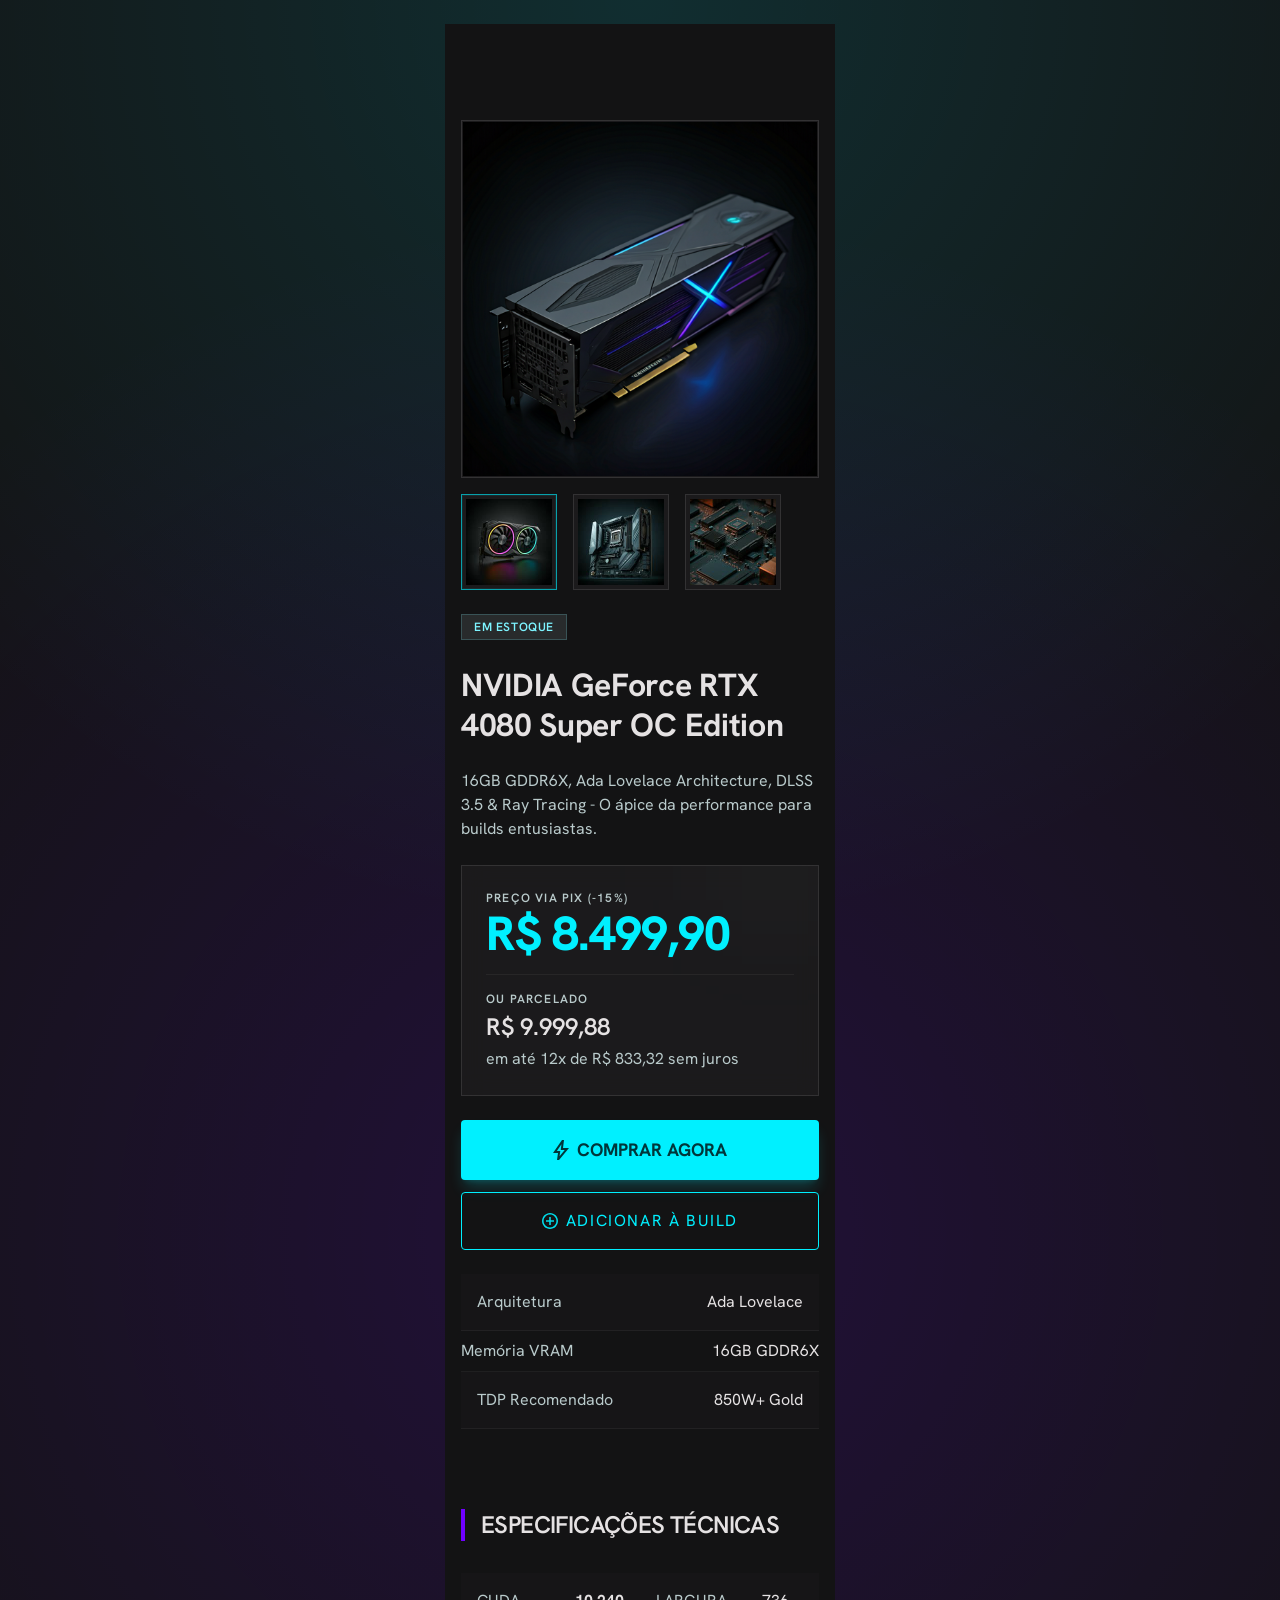
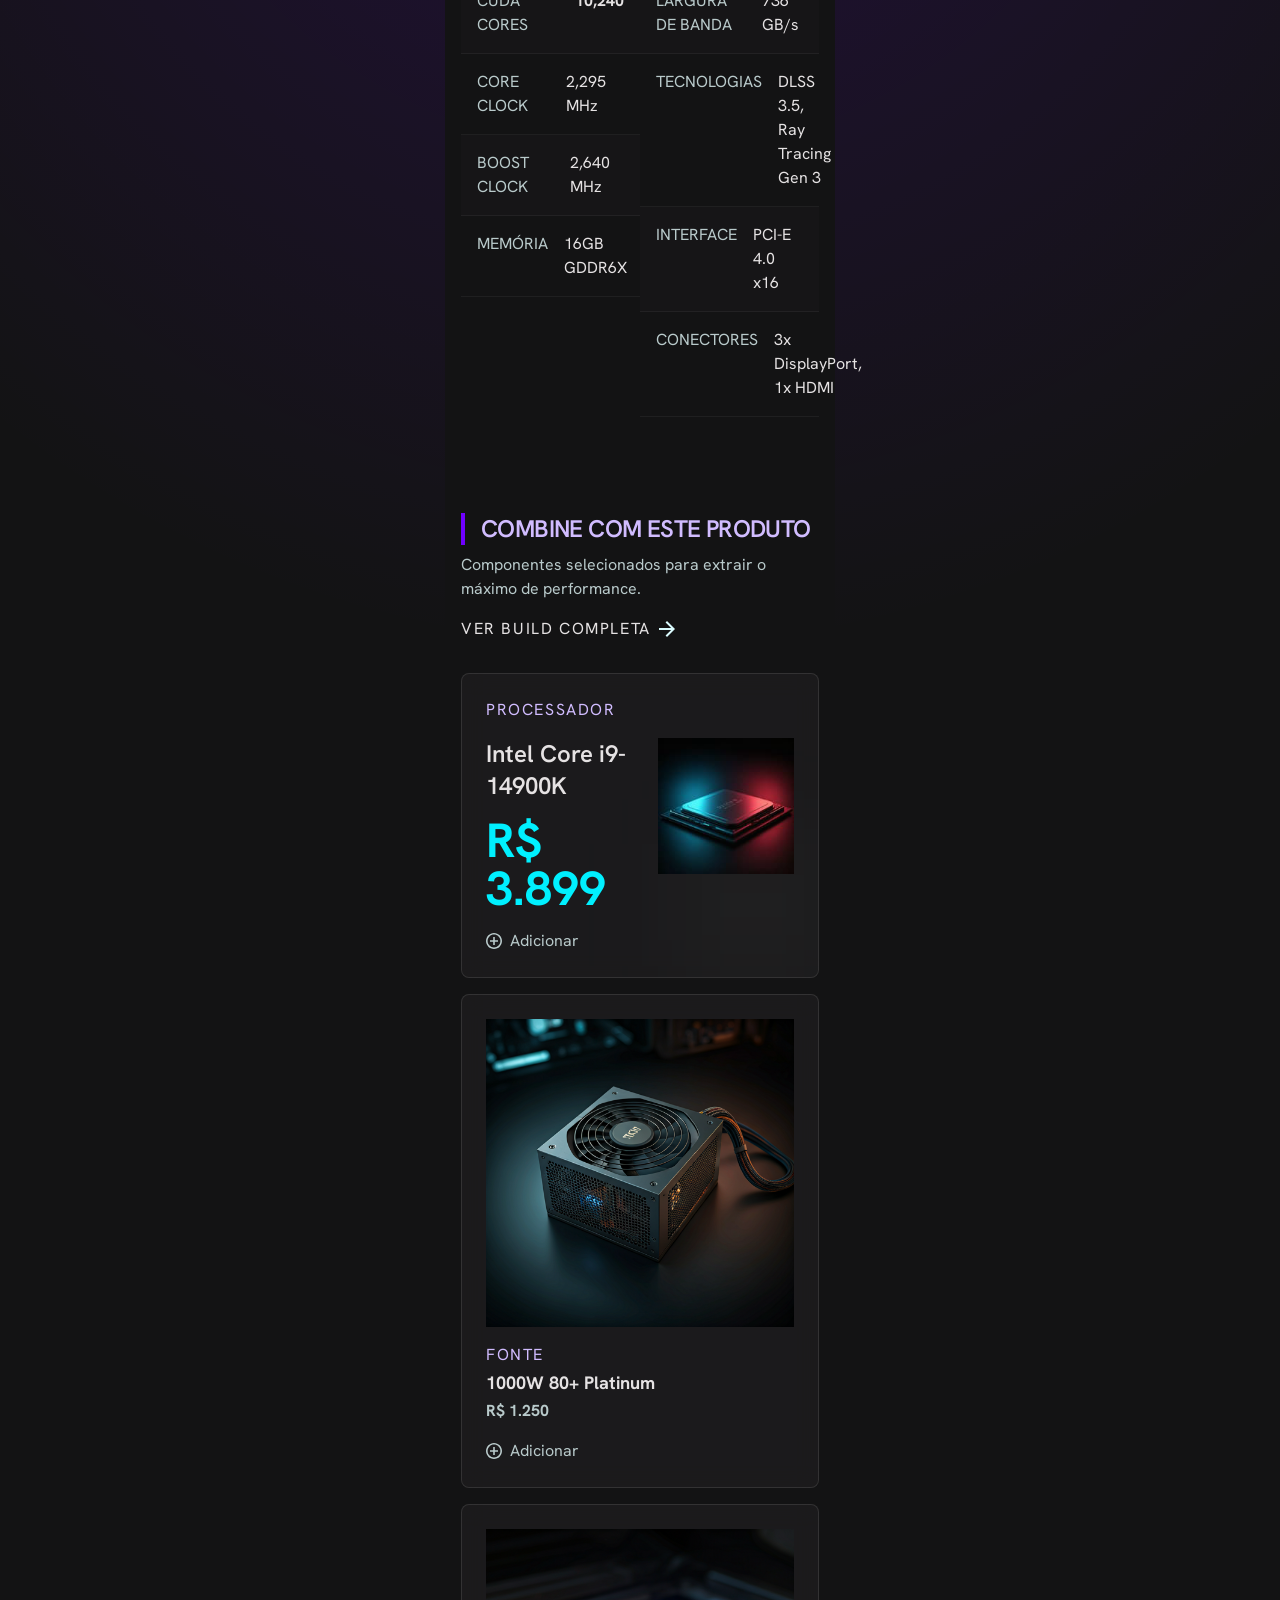
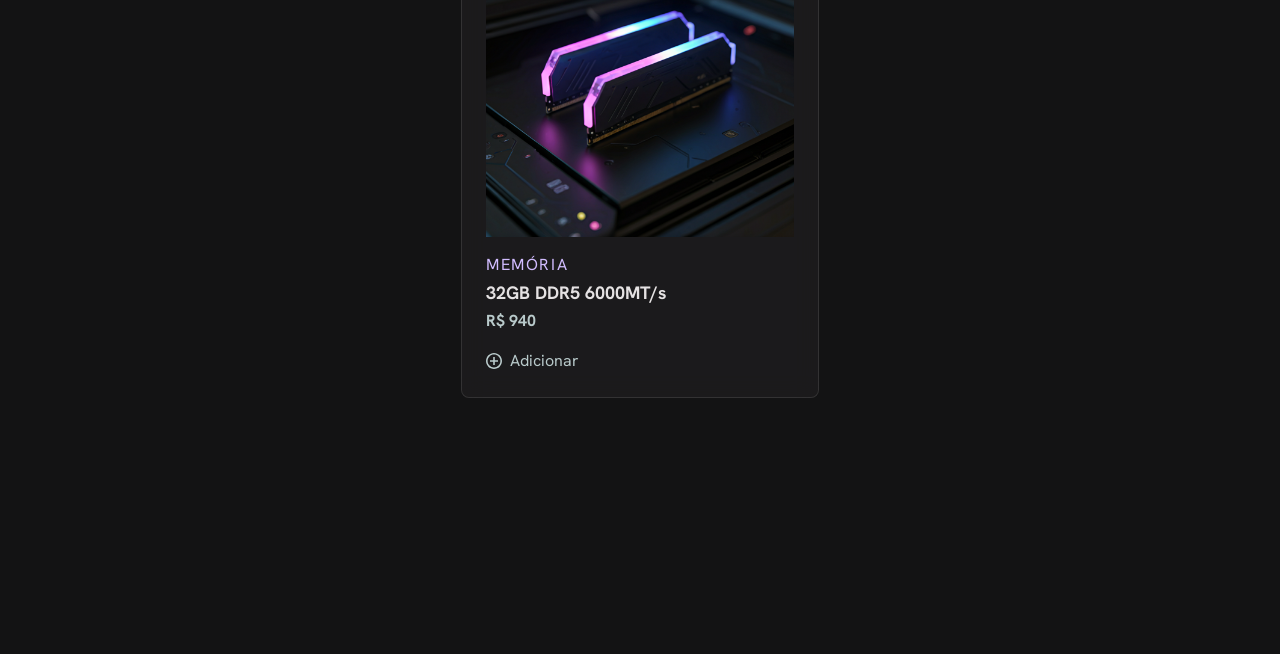
==== index.html @ d5d87ed0 "primeiro commit" ====
<!DOCTYPE html>
<html lang="pt-BR">
<head>
    <meta charset="UTF-8">
    <meta name="viewport" content="width=device-width, initial-scale=1.0">
    <link rel="preconnect" href="https://fonts.googleapis.com">
    <link rel="preconnect" href="https://fonts.gstatic.com" crossorigin>
    <link href="https://fonts.googleapis.com/css2?family=Hanken+Grotesk:wght@400;600;700;800&display=swap" rel="stylesheet">
    <link rel="stylesheet" href="style.css">
    <title>CORE_VOLT</title>
</head>
<body>
    <main class="device-frame" aria-label="Detalhes do Componente">
        <section class="product-hero-section" aria-label="Product Hero Section">
            <div class="image-carousel-column" aria-label="Image Carousel Column">
                <div class="hero-media frame-card" aria-label="Overlay+Border+OverlayBlur">
                    <img src="figma-assets/hero-56586a.png" alt="NVIDIA GeForce RTX 4080 Super OC Edition" class="hero-image">
                </div>

                <div class="thumbnails" aria-label="Thumbnails">
                    <button class="thumbnail thumbnail--active" type="button" aria-label="Imagem 1">
                        <img src="figma-assets/thumb-1-56586a.png" alt="" class="thumbnail__image">
                    </button>
                    <button class="thumbnail" type="button" aria-label="Imagem 2">
                        <img src="figma-assets/thumb-2-56586a.png" alt="" class="thumbnail__image">
                    </button>
                    <button class="thumbnail" type="button" aria-label="Imagem 3">
                        <img src="figma-assets/thumb-3-56586a.png" alt="" class="thumbnail__image">
                    </button>
                </div>
            </div>

            <div class="product-info-column" aria-label="Product Info Column">
                <div class="stock-badge">EM ESTOQUE</div>

                <div class="headline-block">
                    <h1 class="product-title">NVIDIA GeForce RTX<br>4080 Super OC Edition</h1>
                </div>

                <p class="product-description">16GB GDDR6X, Ada Lovelace Architecture, DLSS<br>3.5 &amp; Ray Tracing - O ápice da performance para<br>builds entusiastas.</p>

                <div class="pricing-glass-card frame-card" aria-label="Pricing Glass Card">
                    <div class="pricing-glass-card__content">
                        <div class="pricing-stack">
                            <span class="label label--small">PREÇO VIA PIX (-15%)</span>
                            <strong class="pix-price">R$ 8.499,90</strong>
                        </div>

                        <div class="pricing-divider"></div>

                        <div class="pricing-stack">
                            <span class="label label--small">OU PARCELADO</span>
                            <strong class="installment-price">R$ 9.999,88</strong>
                            <p class="installment-note">em até 12x de R$ 833,32 sem juros</p>
                        </div>
                    </div>
                    <div class="pricing-glow" aria-hidden="true"></div>
                </div>

                <div class="action-buttons" aria-label="Action Buttons">
                    <a class="button button--primary" href="#" aria-label="Comprar agora">
                        <img src="figma-assets/buy-icon.svg" alt="" class="button__icon button__icon--buy">
                        <span>COMPRAR AGORA</span>
                    </a>

                    <a class="button button--secondary" href="#" aria-label="Adicionar à build">
                        <img src="figma-assets/build-icon.svg" alt="" class="button__icon button__icon--build">
                        <span>ADICIONAR À BUILD</span>
                    </a>
                </div>

                <div class="quick-specs-list" aria-label="Quick Specs List">
                    <div class="quick-spec-row quick-spec-row--alt">
                        <span class="quick-spec-label">Arquitetura</span>
                        <span class="quick-spec-value">Ada Lovelace</span>
                    </div>
                    <div class="quick-spec-row">
                        <span class="quick-spec-label">Memória VRAM</span>
                        <span class="quick-spec-value">16GB GDDR6X</span>
                    </div>
                    <div class="quick-spec-row quick-spec-row--alt">
                        <span class="quick-spec-label">TDP Recomendado</span>
                        <span class="quick-spec-value">850W+ Gold</span>
                    </div>
                </div>
            </div>
        </section>

        <section class="detailed-specifications" aria-label="Section - Detailed Specifications">
            <div class="section-heading section-heading--purple">
                <div class="section-heading__accent"></div>
                <h2>ESPECIFICAÇÕES TÉCNICAS</h2>
            </div>

            <div class="spec-grid" aria-label="Container">
                <div class="spec-column" aria-label="Specs Column 1">
                    <div class="spec-row spec-row--alt">
                        <span class="spec-label">CUDA CORES</span>
                        <span class="spec-value spec-value--strong">10,240</span>
                    </div>
                    <div class="spec-row">
                        <span class="spec-label">CORE CLOCK</span>
                        <span class="spec-value">2,295 MHz</span>
                    </div>
                    <div class="spec-row spec-row--alt">
                        <span class="spec-label">BOOST CLOCK</span>
                        <span class="spec-value">2,640 MHz</span>
                    </div>
                    <div class="spec-row">
                        <span class="spec-label">MEMÓRIA</span>
                        <span class="spec-value">16GB GDDR6X</span>
                    </div>
                </div>

                <div class="spec-column" aria-label="Specs Column 2">
                    <div class="spec-row spec-row--alt">
                        <span class="spec-label">LARGURA DE BANDA</span>
                        <span class="spec-value">736 GB/s</span>
                    </div>
                    <div class="spec-row">
                        <span class="spec-label">TECNOLOGIAS</span>
                        <span class="spec-value">DLSS 3.5, Ray Tracing Gen 3</span>
                    </div>
                    <div class="spec-row spec-row--alt">
                        <span class="spec-label">INTERFACE</span>
                        <span class="spec-value">PCI-E 4.0 x16</span>
                    </div>
                    <div class="spec-row">
                        <span class="spec-label">CONECTORES</span>
                        <span class="spec-value">3x DisplayPort, 1x HDMI</span>
                    </div>
                </div>
            </div>
        </section>

        <section class="upsell-section" aria-label="Upsell Section: Combine with Product">
            <div class="upsell-header">
                <div class="upsell-copy">
                    <div class="section-heading section-heading--violet">
                        <div class="section-heading__accent"></div>
                        <h2>COMBINE COM ESTE PRODUTO</h2>
                    </div>
                    <p class="upsell-description">Componentes selecionados para extrair o máximo de performance.</p>
                </div>

                <a class="build-complete-button" href="#" aria-label="Ver build completa">
                    <span>VER BUILD COMPLETA</span>
                    <img src="figma-assets/build-arrow.svg" alt="" class="button__icon button__icon--arrow">
                </a>
            </div>

            <div class="suggestion-grid" aria-label="Bento Grid of Suggestions">
                <article class="suggestion-card suggestion-card--processor" aria-label="Processor">
                    <div class="suggestion-card__top-row">
                        <div class="suggestion-card__text-block">
                            <span class="suggestion-card__eyebrow">PROCESSADOR</span>
                            <h3 class="suggestion-card__title">Intel Core i9-<br>14900K</h3>
                            <strong class="suggestion-card__price">R$ 3.899</strong>
                        </div>
                        <img src="figma-assets/processor-f255f9.png" alt="Intel Core i9-14900K" class="suggestion-card__image suggestion-card__image--processor">
                    </div>

                    <a class="mini-button" href="#" aria-label="Adicionar processador">
                        <img src="figma-assets/card-add-icon.svg" alt="" class="button__icon button__icon--add">
                        <span>Adicionar</span>
                    </a>

                    <div class="suggestion-card__glow suggestion-card__glow--processor" aria-hidden="true"></div>
                </article>

                <article class="suggestion-card" aria-label="PSU">
                    <div class="suggestion-card__image-wrap">
                        <img src="figma-assets/psu-56586a.png" alt="1000W 80+ Platinum" class="suggestion-card__image">
                    </div>
                    <div class="suggestion-card__text-block suggestion-card__text-block--stacked">
                        <span class="suggestion-card__eyebrow">FONTE</span>
                        <h3 class="suggestion-card__title suggestion-card__title--small">1000W 80+ Platinum</h3>
                        <strong class="suggestion-card__price suggestion-card__price--small">R$ 1.250</strong>
                    </div>
                    <a class="mini-button" href="#" aria-label="Adicionar fonte">
                        <img src="figma-assets/card-add-icon-2.svg" alt="" class="button__icon button__icon--add">
                        <span>Adicionar</span>
                    </a>
                </article>

                <article class="suggestion-card" aria-label="RAM">
                    <div class="suggestion-card__image-wrap">
                        <img src="figma-assets/ram-56586a.png" alt="32GB DDR5 6000MT/s" class="suggestion-card__image">
                    </div>
                    <div class="suggestion-card__text-block suggestion-card__text-block--stacked">
                        <span class="suggestion-card__eyebrow">MEMÓRIA</span>
                        <h3 class="suggestion-card__title suggestion-card__title--small">32GB DDR5 6000MT/s</h3>
                        <strong class="suggestion-card__price suggestion-card__price--small">R$ 940</strong>
                    </div>
                    <a class="mini-button" href="#" aria-label="Adicionar memória">
                        <img src="figma-assets/card-add-icon-3.svg" alt="" class="button__icon button__icon--add">
                        <span>Adicionar</span>
                    </a>
                </article>
            </div>
        </section>
    </main>
</body>
</html>
---- style.css ----
* {
	box-sizing: border-box;
}

:root {
	color-scheme: dark;
	--bg: #131314;
	--card: rgba(32, 31, 32, 0.7);
	--card-strong: rgba(28, 27, 28, 0.4);
	--border: rgba(255, 255, 255, 0.1);
	--border-soft: rgba(255, 255, 255, 0.05);
	--cyan: #00f0ff;
	--cyan-soft: #7df4ff;
	--cyan-muted: #b9cacb;
	--purple: #7000ff;
	--violet-soft: #d1bcff;
	--value: #e5e2e3;
	--surface: #1a191a;
	--surface-alt: rgba(219, 252, 255, 0.05);
}

html {
	background:
		radial-gradient(circle at 50% 0%, rgba(0, 240, 255, 0.12), transparent 24%),
		radial-gradient(circle at 50% 32%, rgba(112, 0, 255, 0.16), transparent 38%),
		var(--bg);
}

body {
	margin: 0;
	min-height: 100vh;
	display: flex;
	justify-content: center;
	align-items: flex-start;
	padding: 24px 0 48px;
	background: transparent;
	color: var(--value);
	font-family: "Hanken Grotesk", sans-serif;
	overflow-x: hidden;
}

button,
a {
	font: inherit;
}

img {
	display: block;
	max-width: 100%;
}

.device-frame {
	width: min(390px, calc(100vw - 16px));
	padding: 96px 16px 208px;
	display: flex;
	flex-direction: column;
	gap: 80px;
	background: #131314;
}

.product-hero-section,
.detailed-specifications,
.upsell-section {
	display: flex;
	flex-direction: column;
	align-items: stretch;
}

.product-hero-section {
	gap: 16px;
}

.image-carousel-column {
	display: flex;
	flex-direction: column;
	gap: 16px;
}

.frame-card {
	position: relative;
	overflow: hidden;
	border: 1px solid var(--border);
	background: var(--card);
	backdrop-filter: blur(12px);
	-webkit-backdrop-filter: blur(12px);
}

.hero-media {
	width: 100%;
	aspect-ratio: 1;
	padding: 1px;
}

.hero-image {
	width: 100%;
	height: 100%;
	object-fit: cover;
}

.thumbnails {
	display: flex;
	gap: 16px;
	overflow-x: auto;
	padding-bottom: 8px;
	scrollbar-width: none;
}

.thumbnails::-webkit-scrollbar {
	display: none;
}

.thumbnail {
	width: 96px;
	height: 96px;
	flex: 0 0 auto;
	padding: 4px;
	border: 1px solid var(--border);
	background: rgba(32, 31, 32, 0.7);
	backdrop-filter: blur(12px);
	-webkit-backdrop-filter: blur(12px);
	cursor: default;
}

.thumbnail--active {
	border-color: rgba(0, 219, 233, 0.7);
	box-shadow: 0 0 0 1px rgba(0, 240, 255, 0.08) inset;
}

.thumbnail__image {
	width: 100%;
	height: 100%;
	object-fit: cover;
}

.product-info-column {
	display: flex;
	flex-direction: column;
	gap: 24px;
}

.stock-badge {
	display: inline-flex;
	width: fit-content;
	padding: 4px 12px;
	border: 1px solid rgba(125, 244, 255, 0.2);
	background: rgba(219, 252, 255, 0.1);
	color: var(--cyan-soft);
	font-size: 12px;
	font-weight: 600;
	line-height: 1.3333333333;
	letter-spacing: 0.05em;
}

.headline-block {
	padding-top: 1px;
}

.product-title {
	margin: 0;
	font-size: 32px;
	font-weight: 700;
	line-height: 1.25;
	letter-spacing: -0.01em;
	color: var(--value);
}

.product-description {
	margin: 0;
	font-size: 16px;
	font-weight: 400;
	line-height: 1.5;
	color: var(--cyan-muted);
}

.pricing-glass-card {
	padding: 24px;
}

.pricing-glass-card__content {
	display: flex;
	flex-direction: column;
	gap: 16px;
	position: relative;
	z-index: 1;
}

.pricing-stack {
	display: flex;
	flex-direction: column;
	gap: 4px;
}

.label--small {
	font-size: 12px;
	font-weight: 600;
	line-height: 1.3333333333;
	letter-spacing: 0.1em;
	text-transform: uppercase;
	color: var(--cyan-muted);
}

.pix-price {
	font-size: 48px;
	line-height: 1;
	font-weight: 800;
	letter-spacing: -0.02em;
	color: var(--cyan);
}

.pricing-divider {
	width: 100%;
	height: 1px;
	background: rgba(255, 255, 255, 0.05);
}

.installment-price {
	font-size: 24px;
	line-height: 1.3333333333;
	font-weight: 600;
	color: var(--value);
}

.installment-note {
	margin: 0;
	font-size: 16px;
	line-height: 1.5;
	color: var(--cyan-muted);
}

.pricing-glow {
	position: absolute;
	top: -47px;
	right: -5px;
	width: 96px;
	height: 96px;
	background: rgba(219, 252, 255, 0.05);
	filter: blur(64px);
	pointer-events: none;
}

.action-buttons {
	display: flex;
	flex-direction: column;
	gap: 12px;
}

.button,
.mini-button,
.build-complete-button {
	display: inline-flex;
	align-items: center;
	justify-content: center;
	text-decoration: none;
	border-radius: 4px;
}

.button {
	gap: 8px;
	width: 100%;
	padding: 16px 0;
}

.button--primary {
	background: var(--cyan);
	color: #00363a;
	box-shadow: 0 4px 6px -4px rgba(0, 240, 255, 0.2), 0 10px 15px -3px rgba(0, 240, 255, 0.2);
}

.button--secondary {
	gap: 8px;
	border: 1px solid var(--cyan);
	color: var(--cyan);
	background: transparent;
	padding: 16px 0;
}

.button span {
	font-size: 18px;
	font-weight: 700;
	line-height: 1.5555555556;
	text-align: center;
}

.button--secondary span,
.build-complete-button span {
	font-size: 16px;
	font-weight: 400;
	line-height: 1.5;
	letter-spacing: 0.1em;
	text-transform: uppercase;
}

.button__icon--buy {
	width: 16px;
	height: 20px;
}

.button__icon--build,
.button__icon--add,
.button__icon--arrow {
	width: 16px;
	height: 16px;
}

.quick-specs-list {
	display: flex;
	flex-direction: column;
}

.quick-spec-row {
	display: flex;
	justify-content: space-between;
	gap: 16px;
	padding: 8px 0;
	border-bottom: 1px solid rgba(255, 255, 255, 0.05);
}

.quick-spec-row--alt {
	background: rgba(28, 27, 28, 0.4);
	padding: 16px;
}

.quick-spec-label,
.spec-label,
.suggestion-card__eyebrow {
	font-size: 16px;
	line-height: 1.5;
	color: var(--cyan-muted);
}

.quick-spec-value,
.spec-value {
	font-size: 16px;
	line-height: 1.5;
	color: var(--value);
}

.detailed-specifications {
	gap: 32px;
}

.section-heading {
	display: flex;
	align-items: center;
	gap: 16px;
}

.section-heading__accent {
	width: 4px;
	height: 32px;
	flex: 0 0 auto;
}

.section-heading h2 {
	margin: 0;
	font-size: 24px;
	font-weight: 600;
	line-height: 1.3333333333;
	letter-spacing: -0.025em;
	text-transform: uppercase;
}

.section-heading--purple .section-heading__accent {
	background: var(--purple);
}

.section-heading--purple h2 {
	color: var(--value);
}

.section-heading--violet .section-heading__accent {
	background: var(--purple);
}

.section-heading--violet h2 {
	color: var(--violet-soft);
}

.spec-grid {
	display: grid;
	grid-template-columns: repeat(2, minmax(0, 1fr));
}

.spec-column {
	display: flex;
	flex-direction: column;
}

.spec-row {
	display: flex;
	justify-content: space-between;
	gap: 16px;
	padding: 16px;
	border-bottom: 1px solid var(--border-soft);
}

.spec-row--alt {
	background: var(--card-strong);
}

.spec-value--strong {
	font-weight: 700;
	color: var(--value);
}

.upsell-section {
	gap: 32px;
	padding-top: 16px;
}

.upsell-header {
	display: flex;
	flex-direction: column;
	justify-content: space-between;
	gap: 16px;
}

.upsell-copy {
	display: flex;
	flex-direction: column;
	gap: 8px;
}

.upsell-description {
	margin: 0;
	font-size: 16px;
	line-height: 1.5;
	color: var(--cyan-muted);
}

.build-complete-button {
	gap: 8px;
	justify-content: flex-start;
	width: fit-content;
	color: var(--value);
}

.suggestion-grid {
	display: flex;
	flex-direction: column;
	gap: 16px;
}

.suggestion-card {
	position: relative;
	overflow: hidden;
	display: flex;
	flex-direction: column;
	gap: 16px;
	padding: 24px;
	border: 1px solid var(--border);
	border-radius: 8px;
	background: rgba(32, 31, 32, 0.7);
	backdrop-filter: blur(12px);
	-webkit-backdrop-filter: blur(12px);
}

.suggestion-card__top-row {
	display: flex;
	justify-content: space-between;
	gap: 16px;
}

.suggestion-card__text-block {
	display: flex;
	flex-direction: column;
	gap: 15.5px;
}

.suggestion-card__text-block--stacked {
	gap: 4px;
}

.suggestion-card__eyebrow {
	font-size: 16px;
	letter-spacing: 0.1em;
	text-transform: uppercase;
	color: var(--violet-soft);
}

.suggestion-card__title {
	margin: 0;
	font-size: 24px;
	line-height: 1.3333333333;
	font-weight: 600;
	color: var(--value);
}

.suggestion-card__title--small {
	font-size: 18px;
	font-weight: 700;
}

.suggestion-card__price {
	font-size: 48px;
	line-height: 1;
	font-weight: 700;
	color: var(--cyan);
}

.suggestion-card__price--small {
	font-size: 16px;
	line-height: 1.5;
	color: var(--cyan-muted);
}

.suggestion-card__image-wrap {
	display: flex;
	justify-content: center;
	align-items: center;
}

.suggestion-card__image {
	width: 100%;
	height: auto;
	object-fit: cover;
}

.suggestion-card__image--processor {
	width: 136px;
	flex: 0 0 auto;
	align-self: center;
}

.mini-button {
	width: fit-content;
	gap: 8px;
	color: var(--cyan-muted);
}

.mini-button span {
	font-size: 16px;
	line-height: 1.5;
	color: var(--cyan-muted);
}

.suggestion-card__glow {
	position: absolute;
	pointer-events: none;
}

.suggestion-card__glow--processor {
	right: 8px;
	bottom: 8px;
	width: 113.77px;
	height: 128px;
	background: rgba(219, 252, 255, 0.05);
	filter: blur(64px);
}

@media (max-width: 420px) {
	body {
		padding-inline: 0;
	}

	.device-frame {
		width: 100%;
	}

	.spec-grid {
		grid-template-columns: 1fr;
	}

	.suggestion-card__top-row {
		flex-direction: column;
	}

	.suggestion-card__image--processor {
		width: 100%;
		max-width: 192px;
		align-self: flex-end;
	}
}
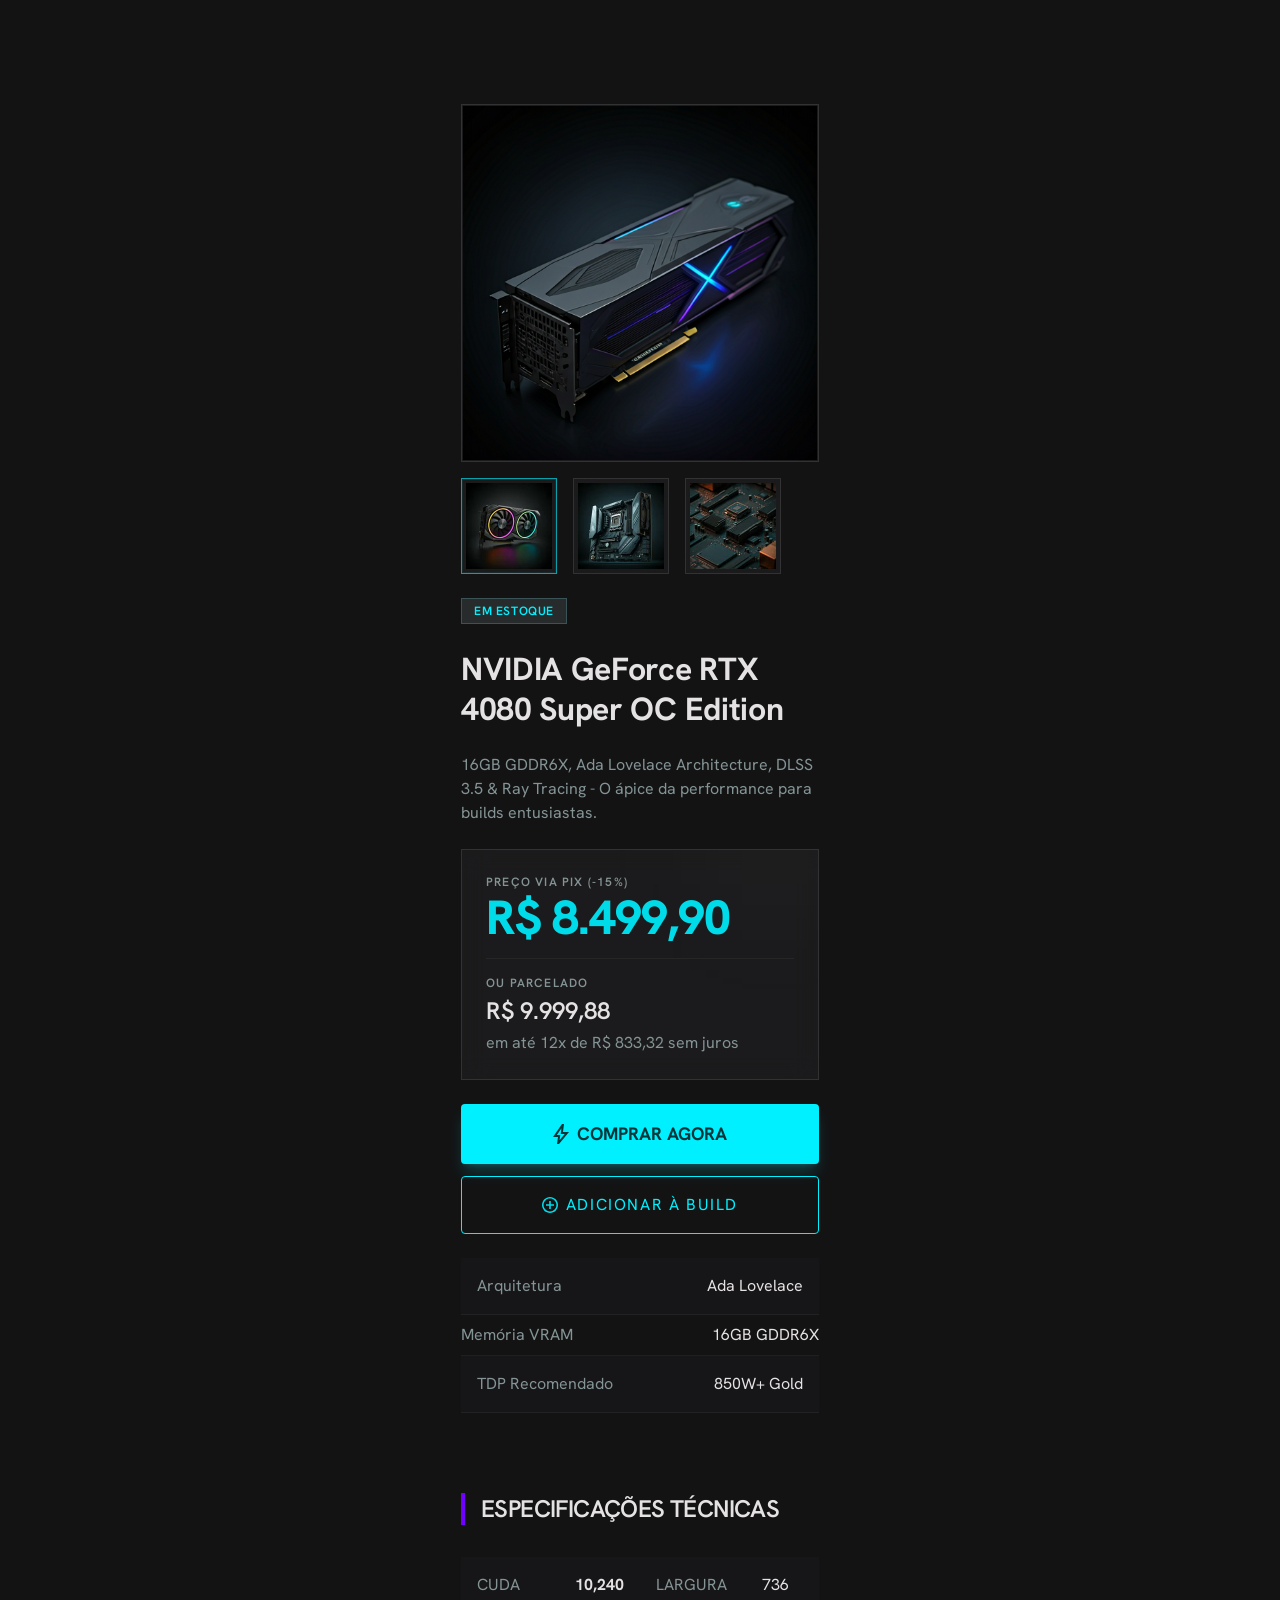
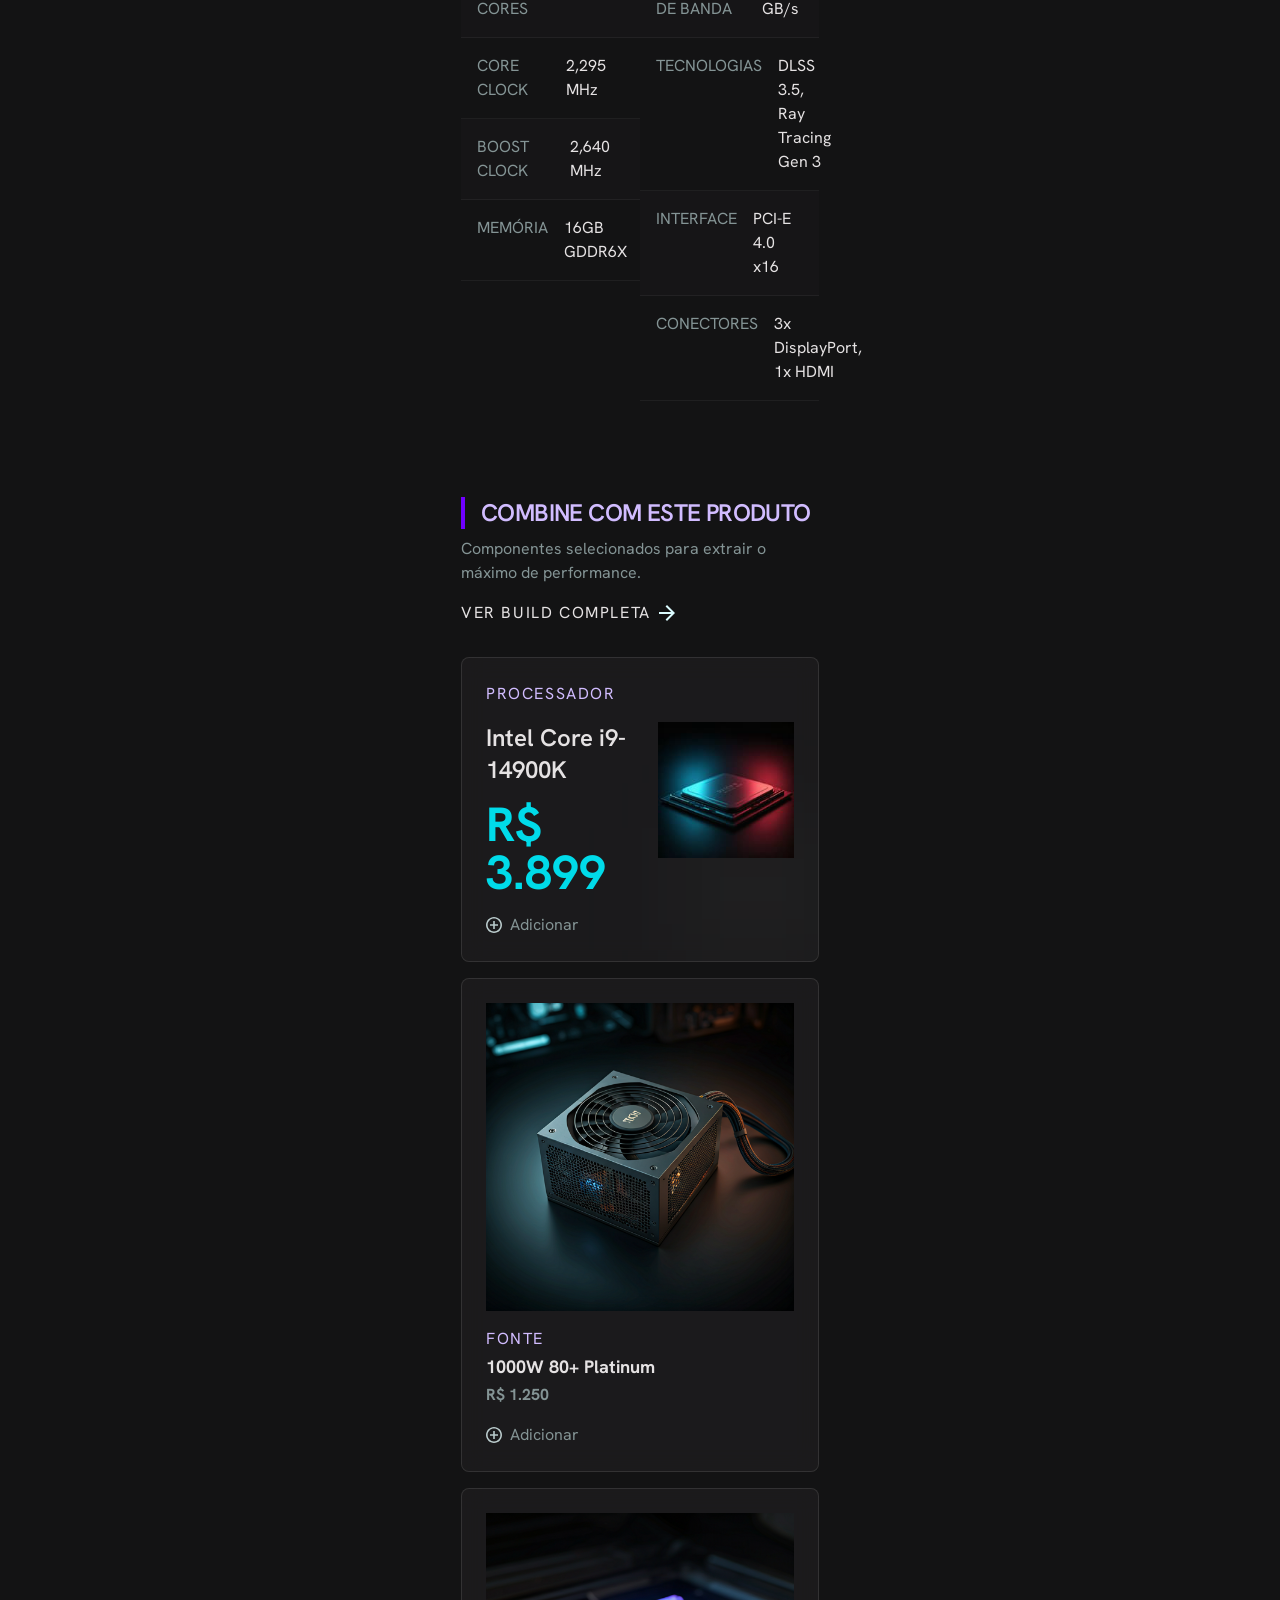
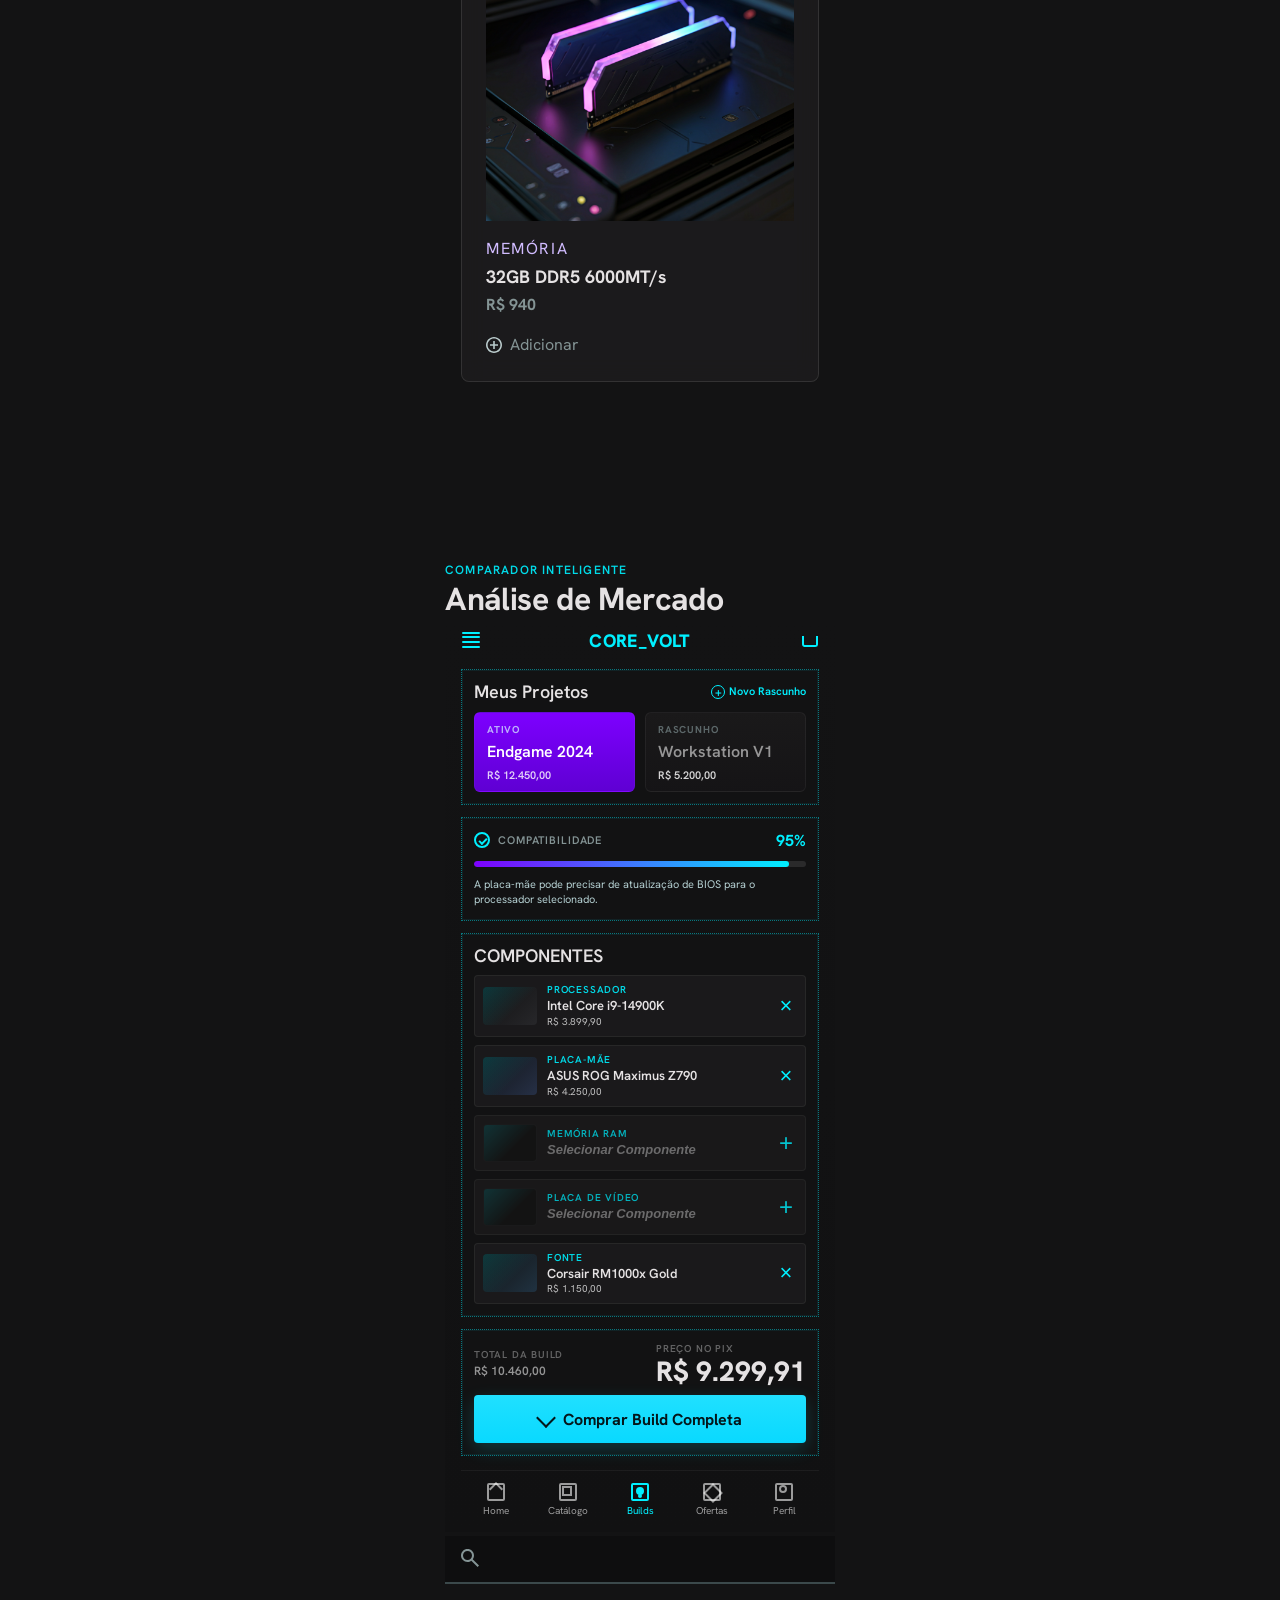
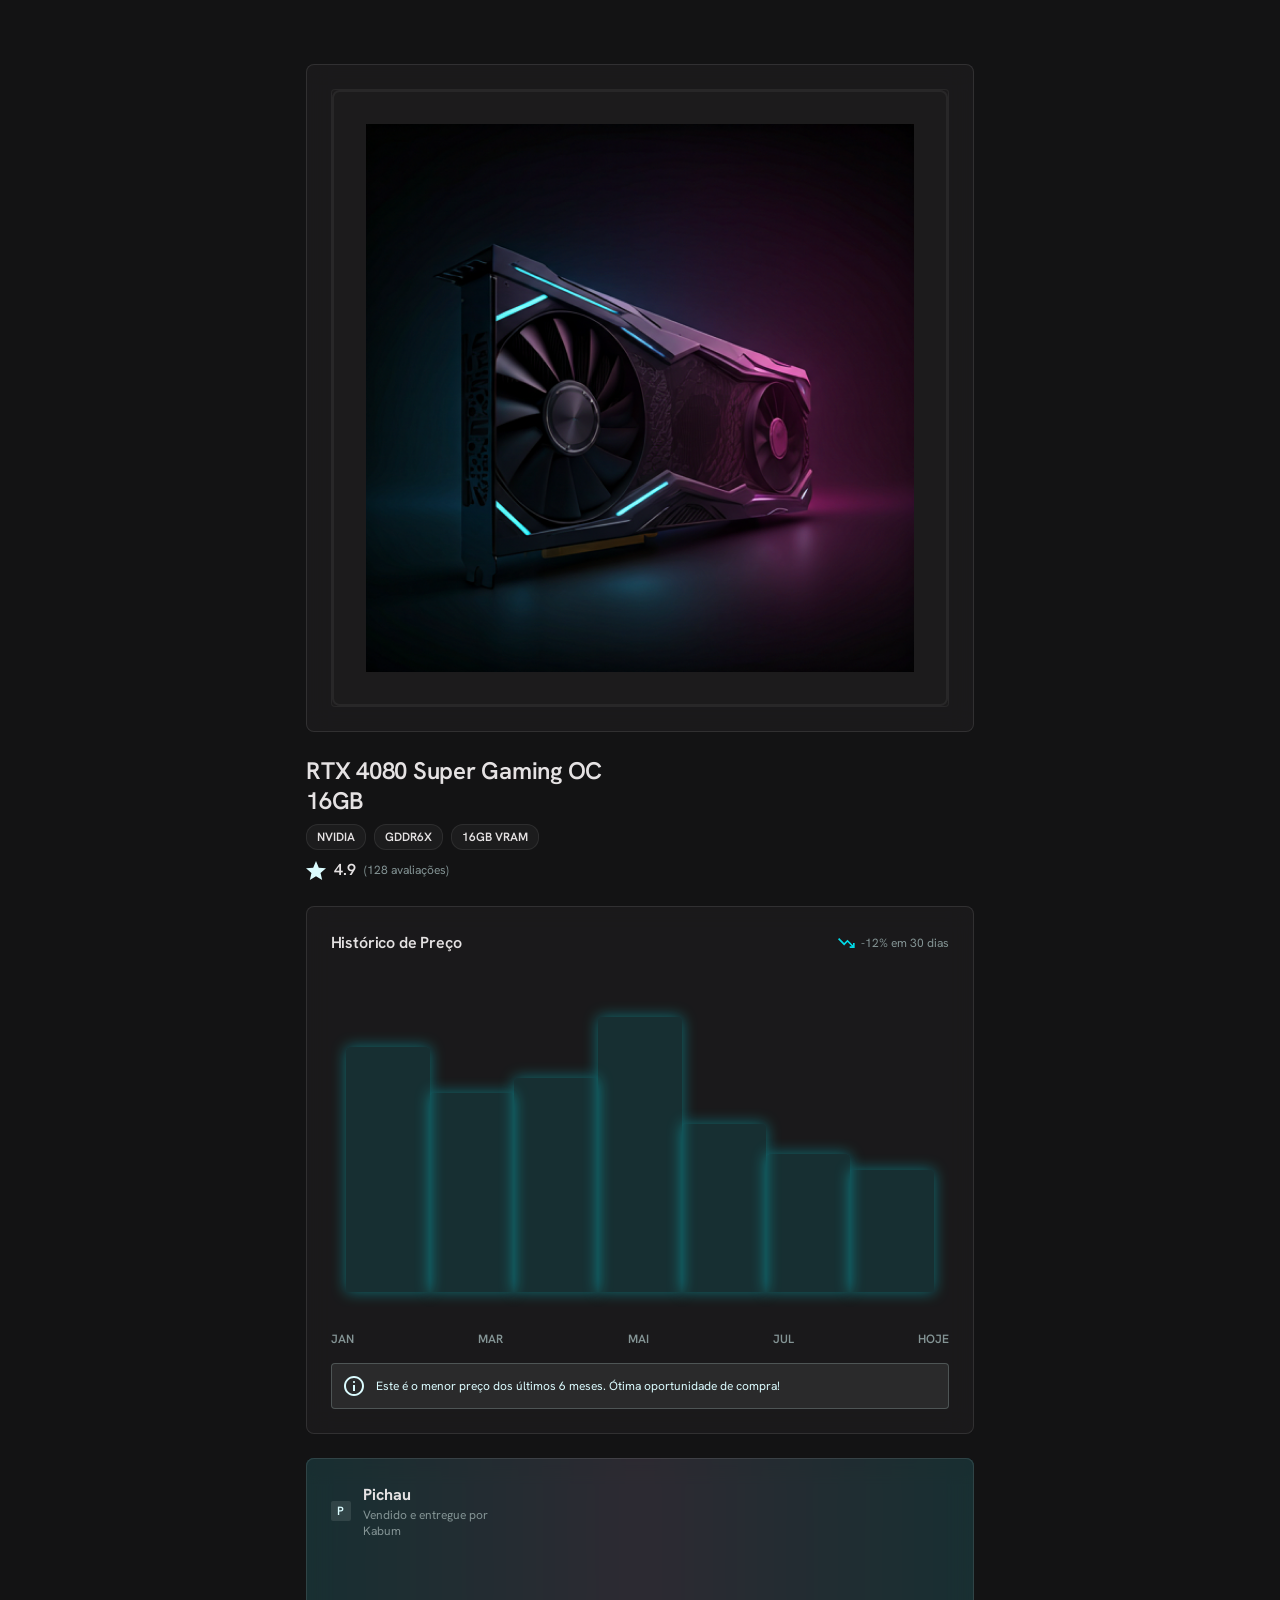
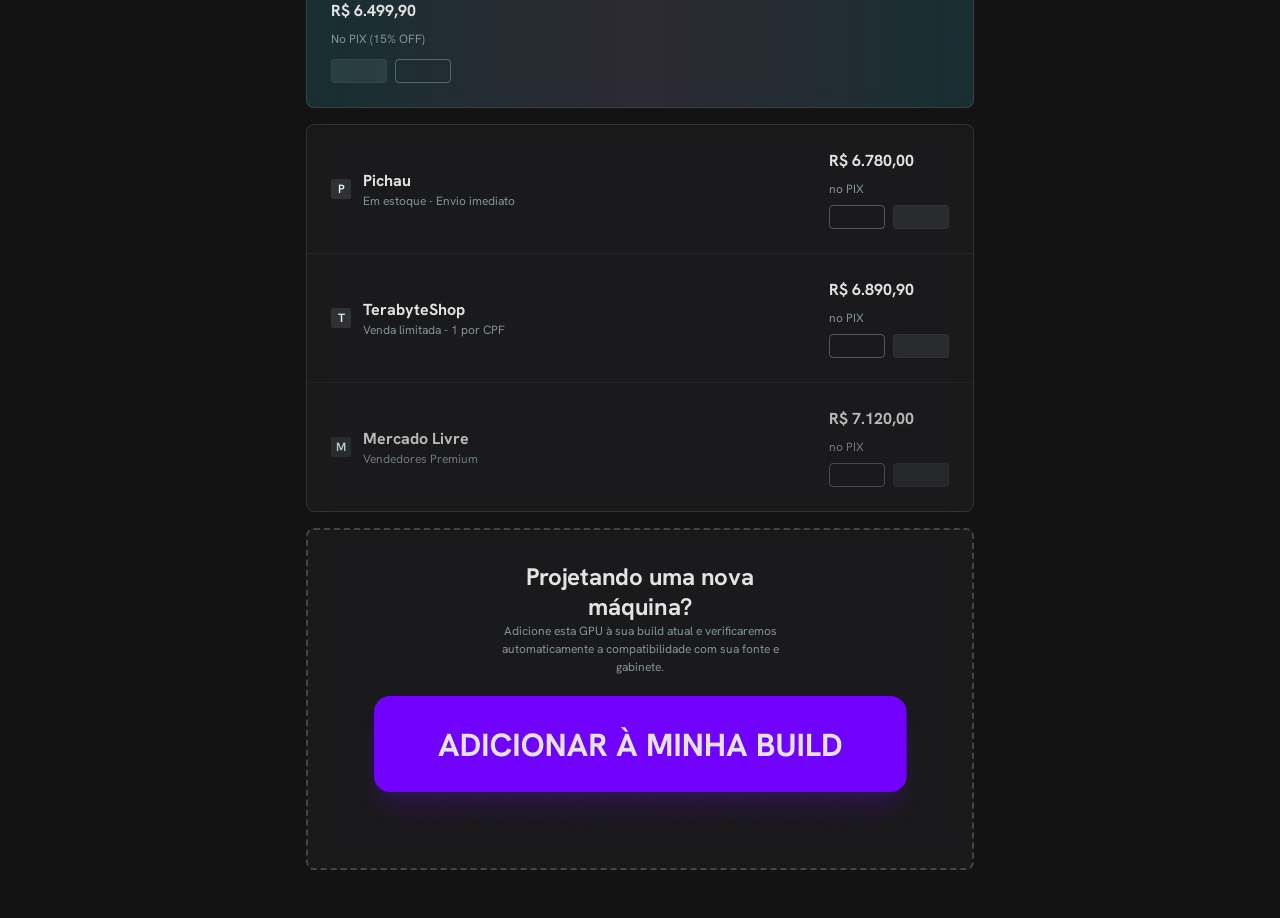
==== commit 8ff71a58: "Add Figma screens and assets" ====
--- a/index.html
+++ b/index.html
@@ -7,197 +7,506 @@
     <link rel="preconnect" href="https://fonts.gstatic.com" crossorigin>
     <link href="https://fonts.googleapis.com/css2?family=Hanken+Grotesk:wght@400;600;700;800&display=swap" rel="stylesheet">
     <link rel="stylesheet" href="style.css">
-    <title>CORE_VOLT</title>
+    <title>wireframe IHC</title>
 </head>
 <body>
-    <main class="device-frame" aria-label="Detalhes do Componente">
-        <section class="product-hero-section" aria-label="Product Hero Section">
-            <div class="image-carousel-column" aria-label="Image Carousel Column">
-                <div class="hero-media frame-card" aria-label="Overlay+Border+OverlayBlur">
-                    <img src="figma-assets/hero-56586a.png" alt="NVIDIA GeForce RTX 4080 Super OC Edition" class="hero-image">
-                </div>
-
-                <div class="thumbnails" aria-label="Thumbnails">
-                    <button class="thumbnail thumbnail--active" type="button" aria-label="Imagem 1">
-                        <img src="figma-assets/thumb-1-56586a.png" alt="" class="thumbnail__image">
-                    </button>
-                    <button class="thumbnail" type="button" aria-label="Imagem 2">
-                        <img src="figma-assets/thumb-2-56586a.png" alt="" class="thumbnail__image">
-                    </button>
-                    <button class="thumbnail" type="button" aria-label="Imagem 3">
-                        <img src="figma-assets/thumb-3-56586a.png" alt="" class="thumbnail__image">
-                    </button>
+    <main class="page">
+        <section class="screen screen--product" aria-label="Detalhes do Componente">
+            <div class="product-hero-section" aria-label="Product Hero Section">
+                <div class="image-carousel-column" aria-label="Image Carousel Column">
+                    <div class="hero-media frame-card" aria-label="Overlay+Border+OverlayBlur">
+                        <img src="figma-assets/hero-56586a.png" alt="NVIDIA GeForce RTX 4080 Super OC Edition" class="hero-image">
+                    </div>
+
+                    <div class="thumbnails" aria-label="Thumbnails">
+                        <button class="thumbnail thumbnail--active" type="button" aria-label="Imagem 1">
+                            <img src="figma-assets/thumb-1-56586a.png" alt="" class="thumbnail__image">
+                        </button>
+                        <button class="thumbnail" type="button" aria-label="Imagem 2">
+                            <img src="figma-assets/thumb-2-56586a.png" alt="" class="thumbnail__image">
+                        </button>
+                        <button class="thumbnail" type="button" aria-label="Imagem 3">
+                            <img src="figma-assets/thumb-3-56586a.png" alt="" class="thumbnail__image">
+                        </button>
+                    </div>
+                </div>
+
+                <div class="product-info-column" aria-label="Product Info Column">
+                    <div class="stock-badge">EM ESTOQUE</div>
+
+                    <div class="headline-block">
+                        <h1 class="product-title">NVIDIA GeForce RTX<br>4080 Super OC Edition</h1>
+                    </div>
+
+                    <p class="product-description">16GB GDDR6X, Ada Lovelace Architecture, DLSS<br>3.5 &amp; Ray Tracing - O ápice da performance para<br>builds entusiastas.</p>
+
+                    <div class="pricing-glass-card frame-card" aria-label="Pricing Glass Card">
+                        <div class="pricing-glass-card__content">
+                            <div class="pricing-stack">
+                                <span class="label label--small">PREÇO VIA PIX (-15%)</span>
+                                <strong class="pix-price">R$ 8.499,90</strong>
+                            </div>
+
+                            <div class="pricing-divider"></div>
+
+                            <div class="pricing-stack">
+                                <span class="label label--small">OU PARCELADO</span>
+                                <strong class="installment-price">R$ 9.999,88</strong>
+                                <p class="installment-note">em até 12x de R$ 833,32 sem juros</p>
+                            </div>
+                        </div>
+                        <div class="pricing-glow" aria-hidden="true"></div>
+                    </div>
+
+                    <div class="action-buttons" aria-label="Action Buttons">
+                        <a class="button button--primary" href="#" aria-label="Comprar agora">
+                            <img src="figma-assets/buy-icon.svg" alt="" class="button__icon button__icon--buy">
+                            <span>COMPRAR AGORA</span>
+                        </a>
+
+                        <a class="button button--secondary" href="#" aria-label="Adicionar à build">
+                            <img src="figma-assets/build-icon.svg" alt="" class="button__icon button__icon--build">
+                            <span>ADICIONAR À BUILD</span>
+                        </a>
+                    </div>
+
+                    <div class="quick-specs-list" aria-label="Quick Specs List">
+                        <div class="quick-spec-row quick-spec-row--alt">
+                            <span class="quick-spec-label">Arquitetura</span>
+                            <span class="quick-spec-value">Ada Lovelace</span>
+                        </div>
+                        <div class="quick-spec-row">
+                            <span class="quick-spec-label">Memória VRAM</span>
+                            <span class="quick-spec-value">16GB GDDR6X</span>
+                        </div>
+                        <div class="quick-spec-row quick-spec-row--alt">
+                            <span class="quick-spec-label">TDP Recomendado</span>
+                            <span class="quick-spec-value">850W+ Gold</span>
+                        </div>
+                    </div>
                 </div>
             </div>
 
-            <div class="product-info-column" aria-label="Product Info Column">
-                <div class="stock-badge">EM ESTOQUE</div>
-
-                <div class="headline-block">
-                    <h1 class="product-title">NVIDIA GeForce RTX<br>4080 Super OC Edition</h1>
-                </div>
-
-                <p class="product-description">16GB GDDR6X, Ada Lovelace Architecture, DLSS<br>3.5 &amp; Ray Tracing - O ápice da performance para<br>builds entusiastas.</p>
-
-                <div class="pricing-glass-card frame-card" aria-label="Pricing Glass Card">
-                    <div class="pricing-glass-card__content">
-                        <div class="pricing-stack">
-                            <span class="label label--small">PREÇO VIA PIX (-15%)</span>
-                            <strong class="pix-price">R$ 8.499,90</strong>
-                        </div>
-
-                        <div class="pricing-divider"></div>
-
-                        <div class="pricing-stack">
-                            <span class="label label--small">OU PARCELADO</span>
-                            <strong class="installment-price">R$ 9.999,88</strong>
-                            <p class="installment-note">em até 12x de R$ 833,32 sem juros</p>
-                        </div>
-                    </div>
-                    <div class="pricing-glow" aria-hidden="true"></div>
-                </div>
-
-                <div class="action-buttons" aria-label="Action Buttons">
-                    <a class="button button--primary" href="#" aria-label="Comprar agora">
-                        <img src="figma-assets/buy-icon.svg" alt="" class="button__icon button__icon--buy">
-                        <span>COMPRAR AGORA</span>
+            <section class="detailed-specifications" aria-label="Section - Detailed Specifications">
+                <div class="section-heading section-heading--purple">
+                    <div class="section-heading__accent"></div>
+                    <h2>ESPECIFICAÇÕES TÉCNICAS</h2>
+                </div>
+
+                <div class="spec-grid" aria-label="Container">
+                    <div class="spec-column" aria-label="Specs Column 1">
+                        <div class="spec-row spec-row--alt">
+                            <span class="spec-label">CUDA CORES</span>
+                            <span class="spec-value spec-value--strong">10,240</span>
+                        </div>
+                        <div class="spec-row">
+                            <span class="spec-label">CORE CLOCK</span>
+                            <span class="spec-value">2,295 MHz</span>
+                        </div>
+                        <div class="spec-row spec-row--alt">
+                            <span class="spec-label">BOOST CLOCK</span>
+                            <span class="spec-value">2,640 MHz</span>
+                        </div>
+                        <div class="spec-row">
+                            <span class="spec-label">MEMÓRIA</span>
+                            <span class="spec-value">16GB GDDR6X</span>
+                        </div>
+                    </div>
+
+                    <div class="spec-column" aria-label="Specs Column 2">
+                        <div class="spec-row spec-row--alt">
+                            <span class="spec-label">LARGURA DE BANDA</span>
+                            <span class="spec-value">736 GB/s</span>
+                        </div>
+                        <div class="spec-row">
+                            <span class="spec-label">TECNOLOGIAS</span>
+                            <span class="spec-value">DLSS 3.5, Ray Tracing Gen 3</span>
+                        </div>
+                        <div class="spec-row spec-row--alt">
+                            <span class="spec-label">INTERFACE</span>
+                            <span class="spec-value">PCI-E 4.0 x16</span>
+                        </div>
+                        <div class="spec-row">
+                            <span class="spec-label">CONECTORES</span>
+                            <span class="spec-value">3x DisplayPort, 1x HDMI</span>
+                        </div>
+                    </div>
+                </div>
+            </section>
+
+            <section class="upsell-section" aria-label="Upsell Section: Combine with Product">
+                <div class="upsell-header">
+                    <div class="upsell-copy">
+                        <div class="section-heading section-heading--violet">
+                            <div class="section-heading__accent"></div>
+                            <h2>COMBINE COM ESTE PRODUTO</h2>
+                        </div>
+                        <p class="upsell-description">Componentes selecionados para extrair o máximo de performance.</p>
+                    </div>
+
+                    <a class="build-complete-button" href="#" aria-label="Ver build completa">
+                        <span>VER BUILD COMPLETA</span>
+                        <img src="figma-assets/build-arrow.svg" alt="" class="button__icon button__icon--arrow">
                     </a>
-
-                    <a class="button button--secondary" href="#" aria-label="Adicionar à build">
-                        <img src="figma-assets/build-icon.svg" alt="" class="button__icon button__icon--build">
-                        <span>ADICIONAR À BUILD</span>
-                    </a>
-                </div>
-
-                <div class="quick-specs-list" aria-label="Quick Specs List">
-                    <div class="quick-spec-row quick-spec-row--alt">
-                        <span class="quick-spec-label">Arquitetura</span>
-                        <span class="quick-spec-value">Ada Lovelace</span>
-                    </div>
-                    <div class="quick-spec-row">
-                        <span class="quick-spec-label">Memória VRAM</span>
-                        <span class="quick-spec-value">16GB GDDR6X</span>
-                    </div>
-                    <div class="quick-spec-row quick-spec-row--alt">
-                        <span class="quick-spec-label">TDP Recomendado</span>
-                        <span class="quick-spec-value">850W+ Gold</span>
-                    </div>
-                </div>
+                </div>
+
+                <div class="suggestion-grid" aria-label="Bento Grid of Suggestions">
+                    <article class="suggestion-card suggestion-card--processor" aria-label="Processor">
+                        <div class="suggestion-card__top-row">
+                            <div class="suggestion-card__text-block">
+                                <span class="suggestion-card__eyebrow">PROCESSADOR</span>
+                                <h3 class="suggestion-card__title">Intel Core i9-<br>14900K</h3>
+                                <strong class="suggestion-card__price">R$ 3.899</strong>
+                            </div>
+                            <img src="figma-assets/processor-f255f9.png" alt="Intel Core i9-14900K" class="suggestion-card__image suggestion-card__image--processor">
+                        </div>
+
+                        <a class="mini-button" href="#" aria-label="Adicionar processador">
+                            <img src="figma-assets/card-add-icon.svg" alt="" class="button__icon button__icon--add">
+                            <span>Adicionar</span>
+                        </a>
+
+                        <div class="suggestion-card__glow suggestion-card__glow--processor" aria-hidden="true"></div>
+                    </article>
+
+                    <article class="suggestion-card" aria-label="PSU">
+                        <div class="suggestion-card__image-wrap">
+                            <img src="figma-assets/psu-56586a.png" alt="1000W 80+ Platinum" class="suggestion-card__image">
+                        </div>
+                        <div class="suggestion-card__text-block suggestion-card__text-block--stacked">
+                            <span class="suggestion-card__eyebrow">FONTE</span>
+                            <h3 class="suggestion-card__title suggestion-card__title--small">1000W 80+ Platinum</h3>
+                            <strong class="suggestion-card__price suggestion-card__price--small">R$ 1.250</strong>
+                        </div>
+                        <a class="mini-button" href="#" aria-label="Adicionar fonte">
+                            <img src="figma-assets/card-add-icon-2.svg" alt="" class="button__icon button__icon--add">
+                            <span>Adicionar</span>
+                        </a>
+                    </article>
+
+                    <article class="suggestion-card" aria-label="RAM">
+                        <div class="suggestion-card__image-wrap">
+                            <img src="figma-assets/ram-56586a.png" alt="32GB DDR5 6000MT/s" class="suggestion-card__image">
+                        </div>
+                        <div class="suggestion-card__text-block suggestion-card__text-block--stacked">
+                            <span class="suggestion-card__eyebrow">MEMÓRIA</span>
+                            <h3 class="suggestion-card__title suggestion-card__title--small">32GB DDR5 6000MT/s</h3>
+                            <strong class="suggestion-card__price suggestion-card__price--small">R$ 940</strong>
+                        </div>
+                        <a class="mini-button" href="#" aria-label="Adicionar memória">
+                            <img src="figma-assets/card-add-icon-3.svg" alt="" class="button__icon button__icon--add">
+                            <span>Adicionar</span>
+                        </a>
+                    </article>
+                </div>
+            </section>
+        </section>
+
+        <section class="header" aria-label="Section - Search & Context Header">
+            <div class="header__copy" aria-label="Container">
+                <span class="eyebrow">COMPARADOR INTELIGENTE</span>
+                <h1>Análise de Mercado</h1>
+
+                                <section class="screen screen--projects" aria-label="Meus Projetos">
+                                    <header class="projects-topbar" aria-label="Topbar">
+                                        <button class="icon-button" type="button" aria-label="Menu">
+                                            <span class="icon-menu" aria-hidden="true"></span>
+                                        </button>
+
+                                        <div class="projects-brand">CORE_VOLT</div>
+
+                                        <button class="icon-button" type="button" aria-label="Carrinho">
+                                            <span class="icon-cart" aria-hidden="true"></span>
+                                        </button>
+                                    </header>
+
+                                    <section class="projects-panel projects-panel--projects" aria-label="Projetos">
+                                        <div class="projects-panel__header">
+                                            <h2>Meus Projetos</h2>
+                                            <a class="projects-draft-link" href="#" aria-label="Novo Rascunho">
+                                                <span class="projects-draft-link__plus">+</span>
+                                                <span>Novo Rascunho</span>
+                                            </a>
+                                        </div>
+
+                                        <div class="projects-cards">
+                                            <article class="project-card project-card--active" aria-label="Endgame 2024">
+                                                <span class="project-card__status">ATIVO</span>
+                                                <strong class="project-card__title">Endgame 2024</strong>
+                                                <span class="project-card__price">R$ 12.450,00</span>
+                                            </article>
+
+                                            <article class="project-card" aria-label="Workstation V1">
+                                                <span class="project-card__status project-card__status--muted">RASCUNHO</span>
+                                                <strong class="project-card__title project-card__title--muted">Workstation V1</strong>
+                                                <span class="project-card__price project-card__price--muted">R$ 5.200,00</span>
+                                            </article>
+                                        </div>
+                                    </section>
+
+                                    <section class="projects-panel projects-panel--compatibility" aria-label="Compatibilidade">
+                                        <div class="compatibility-header">
+                                            <div class="compatibility-header__label">
+                                                <span class="compatibility-header__icon" aria-hidden="true"></span>
+                                                <span>COMPATIBILIDADE</span>
+                                            </div>
+                                            <strong>95%</strong>
+                                        </div>
+
+                                        <div class="compatibility-bar" aria-hidden="true">
+                                            <span class="compatibility-bar__fill"></span>
+                                        </div>
+
+                                        <p class="compatibility-note">A placa-mãe pode precisar de atualização de BIOS para o processador selecionado.</p>
+                                    </section>
+
+                                    <section class="projects-panel projects-panel--components" aria-label="Componentes">
+                                        <h2 class="projects-panel__section-title">COMPONENTES</h2>
+
+                                        <div class="component-list">
+                                            <article class="component-row">
+                                                <div class="component-row__thumb component-row__thumb--processor" aria-hidden="true"></div>
+                                                <div class="component-row__copy">
+                                                    <span class="component-row__type">PROCESSADOR</span>
+                                                    <strong class="component-row__name">Intel Core i9-14900K</strong>
+                                                    <span class="component-row__price">R$ 3.899,90</span>
+                                                </div>
+                                                <button class="row-action" type="button" aria-label="Remover componente">×</button>
+                                            </article>
+
+                                            <article class="component-row">
+                                                <div class="component-row__thumb component-row__thumb--motherboard" aria-hidden="true"></div>
+                                                <div class="component-row__copy">
+                                                    <span class="component-row__type">PLACA-MÃE</span>
+                                                    <strong class="component-row__name">ASUS ROG Maximus Z790</strong>
+                                                    <span class="component-row__price">R$ 4.250,00</span>
+                                                </div>
+                                                <button class="row-action" type="button" aria-label="Remover componente">×</button>
+                                            </article>
+
+                                            <article class="component-row component-row--empty">
+                                                <div class="component-row__thumb component-row__thumb--empty" aria-hidden="true"></div>
+                                                <div class="component-row__copy">
+                                                    <span class="component-row__type">MEMÓRIA RAM</span>
+                                                    <strong class="component-row__name component-row__name--empty">Selecionar Componente</strong>
+                                                </div>
+                                                <button class="row-action row-action--add" type="button" aria-label="Adicionar componente">+</button>
+                                            </article>
+
+                                            <article class="component-row component-row--empty">
+                                                <div class="component-row__thumb component-row__thumb--empty" aria-hidden="true"></div>
+                                                <div class="component-row__copy">
+                                                    <span class="component-row__type">PLACA DE VÍDEO</span>
+                                                    <strong class="component-row__name component-row__name--empty">Selecionar Componente</strong>
+                                                </div>
+                                                <button class="row-action row-action--add" type="button" aria-label="Adicionar componente">+</button>
+                                            </article>
+
+                                            <article class="component-row">
+                                                <div class="component-row__thumb component-row__thumb--psu" aria-hidden="true"></div>
+                                                <div class="component-row__copy">
+                                                    <span class="component-row__type">FONTE</span>
+                                                    <strong class="component-row__name">Corsair RM1000x Gold</strong>
+                                                    <span class="component-row__price">R$ 1.150,00</span>
+                                                </div>
+                                                <button class="row-action" type="button" aria-label="Remover componente">×</button>
+                                            </article>
+                                        </div>
+                                    </section>
+
+                                    <section class="projects-panel projects-panel--summary" aria-label="Resumo da Build">
+                                        <div class="summary-top">
+                                            <div class="summary-top__left">
+                                                <span class="summary-top__label">TOTAL DA BUILD</span>
+                                                <strong class="summary-top__total">R$ 10.460,00</strong>
+                                            </div>
+
+                                            <div class="summary-top__right">
+                                                <span>PREÇO NO PIX</span>
+                                                <strong>R$ 9.299,91</strong>
+                                            </div>
+                                        </div>
+
+                                        <a class="summary-button" href="#" aria-label="Comprar Build Completa">
+                                            <span class="summary-button__icon" aria-hidden="true"></span>
+                                            <span>Comprar Build Completa</span>
+                                        </a>
+                                    </section>
+
+                                    <nav class="bottom-nav" aria-label="Navegação inferior">
+                                        <a href="#" class="bottom-nav__item">
+                                            <span class="bottom-nav__icon bottom-nav__icon--home" aria-hidden="true"></span>
+                                            <span>Home</span>
+                                        </a>
+                                        <a href="#" class="bottom-nav__item">
+                                            <span class="bottom-nav__icon bottom-nav__icon--catalog" aria-hidden="true"></span>
+                                            <span>Catálogo</span>
+                                        </a>
+                                        <a href="#" class="bottom-nav__item bottom-nav__item--active">
+                                            <span class="bottom-nav__icon bottom-nav__icon--builds" aria-hidden="true"></span>
+                                            <span>Builds</span>
+                                        </a>
+                                        <a href="#" class="bottom-nav__item">
+                                            <span class="bottom-nav__icon bottom-nav__icon--offers" aria-hidden="true"></span>
+                                            <span>Ofertas</span>
+                                        </a>
+                                        <a href="#" class="bottom-nav__item">
+                                            <span class="bottom-nav__icon bottom-nav__icon--profile" aria-hidden="true"></span>
+                                            <span>Perfil</span>
+                                        </a>
+                                    </nav>
+                                </section>
+            </div>
+
+            <div class="search-bar" aria-label="Input">
+                <img src="figma-assets/search-icon.svg" alt="" class="search-bar__icon" aria-hidden="true">
             </div>
         </section>
 
-        <section class="detailed-specifications" aria-label="Section - Detailed Specifications">
-            <div class="section-heading section-heading--purple">
-                <div class="section-heading__accent"></div>
-                <h2>ESPECIFICAÇÕES TÉCNICAS</h2>
-            </div>
-
-            <div class="spec-grid" aria-label="Container">
-                <div class="spec-column" aria-label="Specs Column 1">
-                    <div class="spec-row spec-row--alt">
-                        <span class="spec-label">CUDA CORES</span>
-                        <span class="spec-value spec-value--strong">10,240</span>
-                    </div>
-                    <div class="spec-row">
-                        <span class="spec-label">CORE CLOCK</span>
-                        <span class="spec-value">2,295 MHz</span>
-                    </div>
-                    <div class="spec-row spec-row--alt">
-                        <span class="spec-label">BOOST CLOCK</span>
-                        <span class="spec-value">2,640 MHz</span>
-                    </div>
-                    <div class="spec-row">
-                        <span class="spec-label">MEMÓRIA</span>
-                        <span class="spec-value">16GB GDDR6X</span>
-                    </div>
-                </div>
-
-                <div class="spec-column" aria-label="Specs Column 2">
-                    <div class="spec-row spec-row--alt">
-                        <span class="spec-label">LARGURA DE BANDA</span>
-                        <span class="spec-value">736 GB/s</span>
-                    </div>
-                    <div class="spec-row">
-                        <span class="spec-label">TECNOLOGIAS</span>
-                        <span class="spec-value">DLSS 3.5, Ray Tracing Gen 3</span>
-                    </div>
-                    <div class="spec-row spec-row--alt">
-                        <span class="spec-label">INTERFACE</span>
-                        <span class="spec-value">PCI-E 4.0 x16</span>
-                    </div>
-                    <div class="spec-row">
-                        <span class="spec-label">CONECTORES</span>
-                        <span class="spec-value">3x DisplayPort, 1x HDMI</span>
-                    </div>
-                </div>
-            </div>
-        </section>
-
-        <section class="upsell-section" aria-label="Upsell Section: Combine with Product">
-            <div class="upsell-header">
-                <div class="upsell-copy">
-                    <div class="section-heading section-heading--violet">
-                        <div class="section-heading__accent"></div>
-                        <h2>COMBINE COM ESTE PRODUTO</h2>
-                    </div>
-                    <p class="upsell-description">Componentes selecionados para extrair o máximo de performance.</p>
-                </div>
-
-                <a class="build-complete-button" href="#" aria-label="Ver build completa">
-                    <span>VER BUILD COMPLETA</span>
-                    <img src="figma-assets/build-arrow.svg" alt="" class="button__icon button__icon--arrow">
-                </a>
-            </div>
-
-            <div class="suggestion-grid" aria-label="Bento Grid of Suggestions">
-                <article class="suggestion-card suggestion-card--processor" aria-label="Processor">
-                    <div class="suggestion-card__top-row">
-                        <div class="suggestion-card__text-block">
-                            <span class="suggestion-card__eyebrow">PROCESSADOR</span>
-                            <h3 class="suggestion-card__title">Intel Core i9-<br>14900K</h3>
-                            <strong class="suggestion-card__price">R$ 3.899</strong>
-                        </div>
-                        <img src="figma-assets/processor-f255f9.png" alt="Intel Core i9-14900K" class="suggestion-card__image suggestion-card__image--processor">
-                    </div>
-
-                    <a class="mini-button" href="#" aria-label="Adicionar processador">
-                        <img src="figma-assets/card-add-icon.svg" alt="" class="button__icon button__icon--add">
-                        <span>Adicionar</span>
-                    </a>
-
-                    <div class="suggestion-card__glow suggestion-card__glow--processor" aria-hidden="true"></div>
+        <section class="main-grid" aria-label="Main Comparison Grid">
+            <article class="identity-card card" aria-label="Product Identity Card">
+                <div class="card-surface card-surface--media" aria-label="Overlay+Border+OverlayBlur">
+                    <div class="media-frame" aria-label="Background+Border">
+                        <img src="figma-assets/main-card-bg.png" alt="RTX 4080 Super Gaming OC 16GB" class="media-frame__image">
+                    </div>
+                </div>
+
+                <div class="identity-card__content" aria-label="Container">
+                    <h2 class="product-title">RTX 4080 Super Gaming OC<br>16GB</h2>
+
+                    <div class="badge-row" aria-label="Container">
+                        <span class="pill">NVIDIA</span>
+                        <span class="pill">GDDR6X</span>
+                        <span class="pill">16GB VRAM</span>
+                    </div>
+
+                    <div class="rating-row" aria-label="Container">
+                        <img src="figma-assets/card-rating.svg" alt="" class="rating-row__icon" aria-hidden="true">
+                        <strong class="rating-row__value">4.9</strong>
+                        <span class="rating-row__meta">(128 avaliações)</span>
+                    </div>
+                </div>
+
+                <article class="price-history card-surface" aria-label="Price History Mini Chart">
+                    <div class="price-history__header" aria-label="Container">
+                        <h3>Histórico de Preço</h3>
+                        <div class="price-history__delta">
+                            <img src="figma-assets/price-chart.svg" alt="" aria-hidden="true">
+                            <span>-12% em 30 dias</span>
+                        </div>
+                    </div>
+
+                    <img src="figma-assets/price-graph.svg" alt="" class="price-history__graph" aria-hidden="true">
+
+                    <div class="price-history__months" aria-label="Container">
+                        <span>JAN</span>
+                        <span>MAR</span>
+                        <span>MAI</span>
+                        <span>JUL</span>
+                        <span>HOJE</span>
+                    </div>
+
+                    <div class="price-note" aria-label="Background+Border">
+                        <img src="figma-assets/price-note.svg" alt="" class="price-note__icon" aria-hidden="true">
+                        <p>Este é o menor preço dos últimos 6 meses. Ótima oportunidade de compra!</p>
+                    </div>
                 </article>
-
-                <article class="suggestion-card" aria-label="PSU">
-                    <div class="suggestion-card__image-wrap">
-                        <img src="figma-assets/psu-56586a.png" alt="1000W 80+ Platinum" class="suggestion-card__image">
-                    </div>
-                    <div class="suggestion-card__text-block suggestion-card__text-block--stacked">
-                        <span class="suggestion-card__eyebrow">FONTE</span>
-                        <h3 class="suggestion-card__title suggestion-card__title--small">1000W 80+ Platinum</h3>
-                        <strong class="suggestion-card__price suggestion-card__price--small">R$ 1.250</strong>
-                    </div>
-                    <a class="mini-button" href="#" aria-label="Adicionar fonte">
-                        <img src="figma-assets/card-add-icon-2.svg" alt="" class="button__icon button__icon--add">
-                        <span>Adicionar</span>
-                    </a>
+            </article>
+
+            <section class="offers" aria-label="Price Comparison List">
+                <article class="best-offer" aria-label="Best Offer Highlight">
+                    <img src="figma-assets/gradient.png" alt="" class="best-offer__gradient" aria-hidden="true">
+
+                    <div class="best-offer__panel card-surface" aria-label="Overlay+Border+OverlayBlur">
+                        <div class="best-offer__top" aria-label="Container">
+                            <span class="store-mark" aria-hidden="true">P</span>
+
+                            <div class="best-offer__store-copy">
+                                <div class="best-offer__store-name">Pichau</div>
+                                <div class="best-offer__store-status">Vendido e entregue por<br>Kabum</div>
+                            </div>
+                        </div>
+
+                        <div class="best-offer__bottom" aria-label="Container">
+                            <strong class="best-offer__price">R$ 6.499,90</strong>
+                            <span class="best-offer__pix">No PIX (15% OFF)</span>
+
+                            <div class="action-pair" aria-hidden="true">
+                                <span class="action-pair__button action-pair__button--filled"></span>
+                                <span class="action-pair__button action-pair__button--outlined"></span>
+                            </div>
+                        </div>
+                    </div>
                 </article>
 
-                <article class="suggestion-card" aria-label="RAM">
-                    <div class="suggestion-card__image-wrap">
-                        <img src="figma-assets/ram-56586a.png" alt="32GB DDR5 6000MT/s" class="suggestion-card__image">
-                    </div>
-                    <div class="suggestion-card__text-block suggestion-card__text-block--stacked">
-                        <span class="suggestion-card__eyebrow">MEMÓRIA</span>
-                        <h3 class="suggestion-card__title suggestion-card__title--small">32GB DDR5 6000MT/s</h3>
-                        <strong class="suggestion-card__price suggestion-card__price--small">R$ 940</strong>
-                    </div>
-                    <a class="mini-button" href="#" aria-label="Adicionar memória">
-                        <img src="figma-assets/card-add-icon-3.svg" alt="" class="button__icon button__icon--add">
-                        <span>Adicionar</span>
-                    </a>
+                <div class="retailer-list card-surface" aria-label="Retailer List">
+                    <article class="retailer-item" aria-label="Item 1">
+                        <div class="retailer-item__main">
+                            <span class="store-mark" aria-hidden="true">P</span>
+                            <div class="retailer-item__copy">
+                                <div class="retailer-item__name">Pichau</div>
+                                <div class="retailer-item__status">Em estoque - Envio imediato</div>
+                            </div>
+                        </div>
+
+                        <div class="retailer-item__pricing">
+                            <strong class="retailer-item__price">R$ 6.780,00</strong>
+                            <span class="retailer-item__pix">no PIX</span>
+                            <div class="action-pair action-pair--compact" aria-hidden="true">
+                                <span class="action-pair__button action-pair__button--outlined"></span>
+                                <span class="action-pair__button action-pair__button--filled"></span>
+                            </div>
+                        </div>
+                    </article>
+
+                    <article class="retailer-item" aria-label="Item 2">
+                        <div class="retailer-item__main">
+                            <span class="store-mark" aria-hidden="true">T</span>
+                            <div class="retailer-item__copy">
+                                <div class="retailer-item__name">TerabyteShop</div>
+                                <div class="retailer-item__status">Venda limitada - 1 por CPF</div>
+                            </div>
+                        </div>
+
+                        <div class="retailer-item__pricing">
+                            <strong class="retailer-item__price">R$ 6.890,90</strong>
+                            <span class="retailer-item__pix">no PIX</span>
+                            <div class="action-pair action-pair--compact" aria-hidden="true">
+                                <span class="action-pair__button action-pair__button--outlined"></span>
+                                <span class="action-pair__button action-pair__button--filled"></span>
+                            </div>
+                        </div>
+                    </article>
+
+                    <article class="retailer-item retailer-item--faded" aria-label="Item 3">
+                        <div class="retailer-item__main">
+                            <span class="store-mark" aria-hidden="true">M</span>
+                            <div class="retailer-item__copy">
+                                <div class="retailer-item__name">Mercado Livre</div>
+                                <div class="retailer-item__status">Vendedores Premium</div>
+                            </div>
+                        </div>
+
+                        <div class="retailer-item__pricing">
+                            <strong class="retailer-item__price">R$ 7.120,00</strong>
+                            <span class="retailer-item__pix">no PIX</span>
+                            <div class="action-pair action-pair--compact" aria-hidden="true">
+                                <span class="action-pair__button action-pair__button--outlined"></span>
+                                <span class="action-pair__button action-pair__button--filled"></span>
+                            </div>
+                        </div>
+                    </article>
+                </div>
+
+                <article class="build-cta card-surface" aria-label="Add to Build CTA">
+                    <div class="build-cta__copy" aria-label="Container">
+                        <h2>Projetando uma nova<br>máquina?</h2>
+                        <p>Adicione esta GPU à sua build atual e verificaremos automaticamente a compatibilidade com sua fonte e gabinete.</p>
+                    </div>
+
+                    <img src="figma-assets/cta-button.png" alt="Adicionar à minha build" class="build-cta__button">
                 </article>
-            </div>
+            </section>
         </section>
     </main>
 </body>
--- a/style.css
+++ b/style.css
@@ -7,23 +7,24 @@
 	--bg: #131314;
 	--card: rgba(32, 31, 32, 0.7);
 	--card-strong: rgba(28, 27, 28, 0.4);
+	--surface: rgba(32, 31, 32, 0.6);
+	--surface-strong: #1c1b1c;
 	--border: rgba(255, 255, 255, 0.1);
 	--border-soft: rgba(255, 255, 255, 0.05);
-	--cyan: #00f0ff;
-	--cyan-soft: #7df4ff;
-	--cyan-muted: #b9cacb;
+	--text: #e5e2e3;
+	--muted: #dbfcff;
+	--cyan: #00dbe9;
+	--cyan-soft: #00f0ff;
+	--cyan-muted: #849495;
+	--value: #e5e2e3;
+	--violet: #7000ff;
+	--violet-soft: #d1bcff;
 	--purple: #7000ff;
-	--violet-soft: #d1bcff;
-	--value: #e5e2e3;
-	--surface: #1a191a;
-	--surface-alt: rgba(219, 252, 255, 0.05);
-}
-
-html {
-	background:
-		radial-gradient(circle at 50% 0%, rgba(0, 240, 255, 0.12), transparent 24%),
-		radial-gradient(circle at 50% 32%, rgba(112, 0, 255, 0.16), transparent 38%),
-		var(--bg);
+}
+
+html,
+body {
+	min-height: 100%;
 }
 
 body {
@@ -31,17 +32,18 @@
 	min-height: 100vh;
 	display: flex;
 	justify-content: center;
-	align-items: flex-start;
+	background: var(--bg);
+	color: var(--text);
+	font-family: "Hanken Grotesk", sans-serif;
+}
+
+.page {
+	width: 100%;
+	display: flex;
+	flex-direction: column;
+	align-items: center;
+	gap: 80px;
 	padding: 24px 0 48px;
-	background: transparent;
-	color: var(--value);
-	font-family: "Hanken Grotesk", sans-serif;
-	overflow-x: hidden;
-}
-
-button,
-a {
-	font: inherit;
 }
 
 img {
@@ -49,34 +51,37 @@
 	max-width: 100%;
 }
 
-.device-frame {
+.screen {
 	width: min(390px, calc(100vw - 16px));
-	padding: 96px 16px 208px;
-	display: flex;
-	flex-direction: column;
+	padding: 80px 16px 96px;
+	display: flex;
+	flex-direction: column;
+	gap: 32px;
+}
+
+.screen--product {
 	gap: 80px;
-	background: #131314;
-}
-
-.product-hero-section,
-.detailed-specifications,
-.upsell-section {
+}
+
+.screen--product .product-hero-section,
+.screen--product .detailed-specifications,
+.screen--product .upsell-section {
 	display: flex;
 	flex-direction: column;
 	align-items: stretch;
 }
 
-.product-hero-section {
-	gap: 16px;
-}
-
-.image-carousel-column {
-	display: flex;
-	flex-direction: column;
-	gap: 16px;
-}
-
-.frame-card {
+.screen--product .product-hero-section {
+	gap: 16px;
+}
+
+.screen--product .image-carousel-column {
+	display: flex;
+	flex-direction: column;
+	gap: 16px;
+}
+
+.screen--product .frame-card {
 	position: relative;
 	overflow: hidden;
 	border: 1px solid var(--border);
@@ -85,19 +90,19 @@
 	-webkit-backdrop-filter: blur(12px);
 }
 
-.hero-media {
+.screen--product .hero-media {
 	width: 100%;
 	aspect-ratio: 1;
 	padding: 1px;
 }
 
-.hero-image {
+.screen--product .hero-image {
 	width: 100%;
 	height: 100%;
 	object-fit: cover;
 }
 
-.thumbnails {
+.screen--product .thumbnails {
 	display: flex;
 	gap: 16px;
 	overflow-x: auto;
@@ -105,11 +110,11 @@
 	scrollbar-width: none;
 }
 
-.thumbnails::-webkit-scrollbar {
+.screen--product .thumbnails::-webkit-scrollbar {
 	display: none;
 }
 
-.thumbnail {
+.screen--product .thumbnail {
 	width: 96px;
 	height: 96px;
 	flex: 0 0 auto;
@@ -118,27 +123,28 @@
 	background: rgba(32, 31, 32, 0.7);
 	backdrop-filter: blur(12px);
 	-webkit-backdrop-filter: blur(12px);
+	border-radius: 0;
 	cursor: default;
 }
 
-.thumbnail--active {
+.screen--product .thumbnail--active {
 	border-color: rgba(0, 219, 233, 0.7);
 	box-shadow: 0 0 0 1px rgba(0, 240, 255, 0.08) inset;
 }
 
-.thumbnail__image {
+.screen--product .thumbnail__image {
 	width: 100%;
 	height: 100%;
 	object-fit: cover;
 }
 
-.product-info-column {
+.screen--product .product-info-column {
 	display: flex;
 	flex-direction: column;
 	gap: 24px;
 }
 
-.stock-badge {
+.screen--product .stock-badge {
 	display: inline-flex;
 	width: fit-content;
 	padding: 4px 12px;
@@ -151,32 +157,29 @@
 	letter-spacing: 0.05em;
 }
 
-.headline-block {
+.screen--product .headline-block {
 	padding-top: 1px;
 }
 
-.product-title {
+.screen--product .product-title {
+	font-size: 32px;
+	line-height: 1.25;
+	font-weight: 700;
+}
+
+.screen--product .product-description {
 	margin: 0;
-	font-size: 32px;
-	font-weight: 700;
-	line-height: 1.25;
-	letter-spacing: -0.01em;
-	color: var(--value);
-}
-
-.product-description {
-	margin: 0;
 	font-size: 16px;
 	font-weight: 400;
 	line-height: 1.5;
 	color: var(--cyan-muted);
 }
 
-.pricing-glass-card {
+.screen--product .pricing-glass-card {
 	padding: 24px;
 }
 
-.pricing-glass-card__content {
+.screen--product .pricing-glass-card__content {
 	display: flex;
 	flex-direction: column;
 	gap: 16px;
@@ -184,13 +187,13 @@
 	z-index: 1;
 }
 
-.pricing-stack {
+.screen--product .pricing-stack {
 	display: flex;
 	flex-direction: column;
 	gap: 4px;
 }
 
-.label--small {
+.screen--product .label--small {
 	font-size: 12px;
 	font-weight: 600;
 	line-height: 1.3333333333;
@@ -199,7 +202,7 @@
 	color: var(--cyan-muted);
 }
 
-.pix-price {
+.screen--product .pix-price {
 	font-size: 48px;
 	line-height: 1;
 	font-weight: 800;
@@ -207,27 +210,27 @@
 	color: var(--cyan);
 }
 
-.pricing-divider {
+.screen--product .pricing-divider {
 	width: 100%;
 	height: 1px;
 	background: rgba(255, 255, 255, 0.05);
 }
 
-.installment-price {
+.screen--product .installment-price {
 	font-size: 24px;
 	line-height: 1.3333333333;
 	font-weight: 600;
-	color: var(--value);
-}
-
-.installment-note {
+	color: var(--text);
+}
+
+.screen--product .installment-note {
 	margin: 0;
 	font-size: 16px;
 	line-height: 1.5;
 	color: var(--cyan-muted);
 }
 
-.pricing-glow {
+.screen--product .pricing-glow {
 	position: absolute;
 	top: -47px;
 	right: -5px;
@@ -238,15 +241,15 @@
 	pointer-events: none;
 }
 
-.action-buttons {
+.screen--product .action-buttons {
 	display: flex;
 	flex-direction: column;
 	gap: 12px;
 }
 
-.button,
-.mini-button,
-.build-complete-button {
+.screen--product .button,
+.screen--product .mini-button,
+.screen--product .build-complete-button {
 	display: inline-flex;
 	align-items: center;
 	justify-content: center;
@@ -254,35 +257,35 @@
 	border-radius: 4px;
 }
 
-.button {
+.screen--product .button {
 	gap: 8px;
 	width: 100%;
 	padding: 16px 0;
 }
 
-.button--primary {
-	background: var(--cyan);
+.screen--product .button--primary {
+	background: var(--cyan-soft);
 	color: #00363a;
 	box-shadow: 0 4px 6px -4px rgba(0, 240, 255, 0.2), 0 10px 15px -3px rgba(0, 240, 255, 0.2);
 }
 
-.button--secondary {
+.screen--product .button--secondary {
 	gap: 8px;
-	border: 1px solid var(--cyan);
-	color: var(--cyan);
+	border: 1px solid var(--cyan-soft);
+	color: var(--cyan-soft);
 	background: transparent;
 	padding: 16px 0;
 }
 
-.button span {
+.screen--product .button span {
 	font-size: 18px;
 	font-weight: 700;
 	line-height: 1.5555555556;
 	text-align: center;
 }
 
-.button--secondary span,
-.build-complete-button span {
+.screen--product .button--secondary span,
+.screen--product .build-complete-button span {
 	font-size: 16px;
 	font-weight: 400;
 	line-height: 1.5;
@@ -290,24 +293,24 @@
 	text-transform: uppercase;
 }
 
-.button__icon--buy {
+.screen--product .button__icon--buy {
 	width: 16px;
 	height: 20px;
 }
 
-.button__icon--build,
-.button__icon--add,
-.button__icon--arrow {
+.screen--product .button__icon--build,
+.screen--product .button__icon--add,
+.screen--product .button__icon--arrow {
 	width: 16px;
 	height: 16px;
 }
 
-.quick-specs-list {
-	display: flex;
-	flex-direction: column;
-}
-
-.quick-spec-row {
+.screen--product .quick-specs-list {
+	display: flex;
+	flex-direction: column;
+}
+
+.screen--product .quick-spec-row {
 	display: flex;
 	justify-content: space-between;
 	gap: 16px;
@@ -315,9 +318,646 @@
 	border-bottom: 1px solid rgba(255, 255, 255, 0.05);
 }
 
-.quick-spec-row--alt {
+.screen--product .quick-spec-row--alt {
 	background: rgba(28, 27, 28, 0.4);
 	padding: 16px;
+}
+
+.screen--product .quick-spec-label,
+.screen--product .quick-spec-value {
+	font-size: 16px;
+	line-height: 1.5;
+}
+
+.screen--product .quick-spec-label {
+	color: var(--cyan-muted);
+}
+
+.screen--product .quick-spec-value {
+	color: var(--text);
+}
+
+.screen--product .detailed-specifications {
+	gap: 32px;
+}
+
+.screen--product .section-heading {
+	display: flex;
+	align-items: center;
+	gap: 16px;
+}
+
+.screen--product .section-heading__accent {
+	width: 4px;
+	height: 32px;
+	flex: 0 0 auto;
+}
+
+.screen--product .section-heading h2 {
+	margin: 0;
+	font-size: 24px;
+	font-weight: 600;
+	line-height: 1.3333333333;
+	letter-spacing: -0.025em;
+	text-transform: uppercase;
+}
+
+.screen--product .section-heading--purple .section-heading__accent,
+.screen--product .section-heading--violet .section-heading__accent {
+	background: var(--purple);
+}
+
+.screen--product .section-heading--purple h2 {
+	color: var(--text);
+}
+
+.screen--product .section-heading--violet h2 {
+	color: var(--violet-soft);
+}
+
+.screen--product .spec-grid {
+	display: grid;
+	grid-template-columns: repeat(2, minmax(0, 1fr));
+}
+
+.screen--product .spec-column {
+	display: flex;
+	flex-direction: column;
+}
+
+.screen--product .spec-row {
+	display: flex;
+	justify-content: space-between;
+	gap: 16px;
+	padding: 16px;
+	border-bottom: 1px solid var(--border-soft);
+}
+
+.screen--product .spec-row--alt {
+	background: var(--card-strong);
+}
+
+.screen--product .spec-label,
+.screen--product .spec-value {
+	font-size: 16px;
+	line-height: 1.5;
+}
+
+.screen--product .spec-label {
+	color: var(--cyan-muted);
+}
+
+.screen--product .spec-value {
+	color: var(--value);
+}
+
+.screen--product .spec-value--strong {
+	font-weight: 700;
+	color: var(--value);
+}
+
+.screen--product .upsell-section {
+	gap: 32px;
+	padding-top: 16px;
+}
+
+.screen--product .upsell-header {
+	display: flex;
+	flex-direction: column;
+	justify-content: space-between;
+	gap: 16px;
+}
+
+.screen--product .upsell-copy {
+	display: flex;
+	flex-direction: column;
+	gap: 8px;
+}
+
+.screen--product .upsell-description {
+	margin: 0;
+	font-size: 16px;
+	line-height: 1.5;
+	color: var(--cyan-muted);
+}
+
+.screen--product .build-complete-button {
+	gap: 8px;
+	justify-content: flex-start;
+	width: fit-content;
+	color: var(--value);
+}
+
+.screen--product .suggestion-grid {
+	display: flex;
+	flex-direction: column;
+	gap: 16px;
+}
+
+.screen--product .suggestion-card {
+	position: relative;
+	overflow: hidden;
+	display: flex;
+	flex-direction: column;
+	gap: 16px;
+	padding: 24px;
+	border: 1px solid var(--border);
+	border-radius: 8px;
+	background: rgba(32, 31, 32, 0.7);
+	backdrop-filter: blur(12px);
+	-webkit-backdrop-filter: blur(12px);
+}
+
+.screen--product .suggestion-card__top-row {
+	display: flex;
+	justify-content: space-between;
+	gap: 16px;
+}
+
+.screen--product .suggestion-card__text-block {
+	display: flex;
+	flex-direction: column;
+	gap: 15.5px;
+}
+
+.screen--product .suggestion-card__text-block--stacked {
+	gap: 4px;
+}
+
+.screen--product .suggestion-card__eyebrow {
+	font-size: 16px;
+	letter-spacing: 0.1em;
+	text-transform: uppercase;
+	color: var(--violet-soft);
+}
+
+.screen--product .suggestion-card__title {
+	margin: 0;
+	font-size: 24px;
+	line-height: 1.3333333333;
+	font-weight: 600;
+	color: var(--value);
+}
+
+.screen--product .suggestion-card__title--small {
+	font-size: 18px;
+	font-weight: 700;
+}
+
+.screen--product .suggestion-card__price {
+	font-size: 48px;
+	line-height: 1;
+	font-weight: 700;
+	color: var(--cyan);
+}
+
+.screen--product .suggestion-card__price--small {
+	font-size: 16px;
+	line-height: 1.5;
+	color: var(--cyan-muted);
+}
+
+.screen--product .suggestion-card__image-wrap {
+	display: flex;
+	justify-content: center;
+	align-items: center;
+}
+
+.screen--product .suggestion-card__image {
+	width: 100%;
+	height: auto;
+	object-fit: cover;
+}
+
+.screen--product .suggestion-card__image--processor {
+	width: 136px;
+	flex: 0 0 auto;
+	align-self: center;
+}
+
+.screen--product .mini-button {
+	width: fit-content;
+	gap: 8px;
+	color: var(--cyan-muted);
+}
+
+.screen--product .mini-button span {
+	font-size: 16px;
+	line-height: 1.5;
+	color: var(--cyan-muted);
+}
+
+.screen--product .suggestion-card__glow {
+	position: absolute;
+	pointer-events: none;
+}
+
+.screen--product .suggestion-card__glow--processor {
+	right: 8px;
+	bottom: 8px;
+	width: 113.77px;
+	height: 128px;
+	background: rgba(219, 252, 255, 0.05);
+	filter: blur(64px);
+}
+
+.header {
+	display: flex;
+	flex-direction: column;
+	gap: 4px;
+}
+
+.eyebrow {
+	font-size: 12px;
+	font-weight: 600;
+	line-height: 1.3333333333;
+	letter-spacing: 0.1em;
+	text-transform: uppercase;
+	color: var(--cyan);
+}
+
+.header h1,
+.product-title,
+.price-history h3,
+.build-cta h2 {
+	margin: 0;
+	font-weight: 700;
+	letter-spacing: -0.01em;
+	color: var(--text);
+}
+
+.header h1 {
+	font-size: 32px;
+	line-height: 1.25;
+}
+
+.search-bar {
+	position: relative;
+	min-height: 48px;
+	padding: 13px 12px 14px 48px;
+	background: #0e0e0f;
+	border-bottom: 2px solid #3b494b;
+}
+
+.search-bar__icon {
+	position: absolute;
+	left: 16px;
+	top: 13px;
+	width: 18px;
+	height: 24px;
+}
+
+.main-grid {
+	display: flex;
+	flex-direction: column;
+	gap: 24px;
+}
+
+.card-surface {
+	position: relative;
+	overflow: hidden;
+	border: 1px solid var(--border);
+	background: var(--surface);
+	backdrop-filter: blur(12px);
+	-webkit-backdrop-filter: blur(12px);
+	border-radius: 8px;
+}
+
+.identity-card {
+	display: flex;
+	flex-direction: column;
+	gap: 24px;
+}
+
+.card-surface--media {
+	padding: 24px;
+}
+
+.media-frame {
+	border: 1px solid var(--border-soft);
+	background: var(--surface-strong);
+	border-radius: 4px;
+	overflow: hidden;
+}
+
+.media-frame__image {
+	width: 100%;
+	height: auto;
+	object-fit: cover;
+}
+
+.identity-card__content {
+	display: flex;
+	flex-direction: column;
+	gap: 8px;
+}
+
+.product-title {
+	font-size: 24px;
+	line-height: 1.25;
+	font-weight: 600;
+}
+
+.badge-row {
+	display: flex;
+	flex-wrap: wrap;
+	gap: 8px;
+}
+
+.pill {
+	display: inline-flex;
+	align-items: center;
+	justify-content: center;
+	padding: 4px 10px;
+	border-radius: 12px;
+	border: 1px solid rgba(255, 255, 255, 0.08);
+	background: rgba(255, 255, 255, 0.04);
+	color: var(--text);
+	font-size: 12px;
+	font-weight: 600;
+	line-height: 1.3333333333;
+}
+
+.rating-row {
+	display: flex;
+	align-items: center;
+	gap: 8px;
+	color: var(--text);
+}
+
+.rating-row__icon {
+	width: 20px;
+	height: 19px;
+}
+
+.rating-row__value {
+	font-size: 16px;
+	font-weight: 600;
+	line-height: 1.5;
+}
+
+.rating-row__meta,
+.price-history__delta span,
+.price-note p,
+.retailer-item__status,
+.best-offer__store-status,
+.best-offer__pix,
+.retailer-item__pix {
+	font-size: 12px;
+	line-height: 1.3333333333;
+	color: var(--cyan-muted);
+}
+
+.price-history {
+	display: flex;
+	flex-direction: column;
+	gap: 16px;
+	padding: 24px;
+}
+
+.price-history__header {
+	display: flex;
+	justify-content: space-between;
+	align-items: center;
+	gap: 12px;
+}
+
+.price-history h3 {
+	font-size: 16px;
+	line-height: 1.5;
+	font-weight: 600;
+}
+
+.price-history__delta {
+	display: flex;
+	align-items: center;
+	gap: 6px;
+	white-space: nowrap;
+}
+
+.price-history__delta img {
+	width: 17px;
+	height: 10px;
+}
+
+.price-history__graph {
+	width: 100%;
+	height: auto;
+}
+
+.price-history__months {
+	display: flex;
+	justify-content: space-between;
+	padding: 8px 0 0;
+	font-size: 12px;
+	font-weight: 600;
+	line-height: 1.3333333333;
+	color: var(--cyan-muted);
+}
+
+.price-note {
+	display: flex;
+	align-items: center;
+	gap: 12px;
+	padding: 12px;
+	background: #2a2a2b;
+	border: 1px solid rgba(219, 252, 255, 0.2);
+	border-radius: 4px;
+}
+
+.price-note__icon {
+	width: 20px;
+	height: 20px;
+	flex: 0 0 auto;
+}
+
+.price-note p {
+	margin: 0;
+	font-size: 12px;
+	line-height: 1.5;
+	color: var(--muted);
+}
+
+.offers {
+	display: flex;
+	flex-direction: column;
+	gap: 16px;
+}
+
+.best-offer {
+	position: relative;
+	border-radius: 8px;
+}
+
+.best-offer__gradient {
+	position: absolute;
+	inset: 0;
+	width: 100%;
+	height: 100%;
+	object-fit: cover;
+	opacity: 0.5;
+	border-radius: 8px;
+}
+
+.best-offer__panel {
+	position: relative;
+	padding: 24px;
+	display: flex;
+	flex-direction: column;
+	justify-content: space-between;
+	min-height: 250px;
+}
+
+.best-offer__top,
+.retailer-item__main {
+	display: flex;
+	align-items: center;
+	gap: 12px;
+}
+
+.store-mark {
+	display: inline-flex;
+	align-items: center;
+	justify-content: center;
+	width: 20px;
+	height: 20px;
+	border-radius: 2px;
+	background: rgba(255, 255, 255, 0.1);
+	color: #dbfcff;
+	font-size: 12px;
+	font-weight: 600;
+	line-height: 1;
+}
+
+.best-offer__store-name,
+.retailer-item__name {
+	font-size: 16px;
+	font-weight: 700;
+	line-height: 1.5;
+	color: var(--text);
+}
+
+.best-offer__store-copy,
+.retailer-item__copy {
+	display: flex;
+	flex-direction: column;
+	gap: 0;
+}
+
+.best-offer__bottom,
+.retailer-item__pricing {
+	display: flex;
+	flex-direction: column;
+	gap: 8px;
+}
+
+.best-offer__price,
+.retailer-item__price {
+	font-size: 16px;
+	font-weight: 700;
+	line-height: 1.5;
+	color: var(--text);
+}
+
+.action-pair {
+	display: flex;
+	gap: 8px;
+	padding-top: 4px;
+}
+
+.action-pair--compact {
+	padding-top: 0;
+}
+
+.action-pair__button {
+	width: 56px;
+	height: 24px;
+	border-radius: 4px;
+}
+
+.action-pair__button--filled {
+	background: rgba(219, 252, 255, 0.08);
+	border: 1px solid rgba(255, 255, 255, 0.04);
+}
+
+.action-pair__button--outlined {
+	background: transparent;
+	border: 1px solid rgba(219, 252, 255, 0.28);
+}
+
+.retailer-list {
+	display: flex;
+	flex-direction: column;
+	padding: 0;
+	overflow: hidden;
+}
+
+.retailer-item {
+	display: flex;
+	justify-content: space-between;
+	gap: 16px;
+	padding: 24px;
+	align-items: center;
+}
+
+.retailer-item + .retailer-item {
+	border-top: 1px solid rgba(255, 255, 255, 0.05);
+}
+
+.retailer-item--faded {
+	opacity: 0.8;
+}
+
+.build-cta {
+	display: flex;
+	flex-direction: column;
+	align-items: center;
+	justify-content: center;
+	gap: 16px;
+	padding: 32px;
+	border: 2px dashed rgba(219, 252, 255, 0.2);
+	background: rgba(32, 31, 32, 0.6);
+	text-align: center;
+}
+
+.build-cta__copy {
+	display: flex;
+	flex-direction: column;
+	gap: 0;
+	align-items: center;
+}
+
+.build-cta h2 {
+	font-size: 24px;
+	line-height: 1.25;
+	font-weight: 700;
+}
+
+.build-cta p {
+	margin: 0;
+	font-size: 12px;
+	line-height: 1.5;
+	color: var(--cyan-muted);
+	max-width: 280px;
+}
+
+.build-cta__button {
+	width: min(100%, 581px);
+	height: auto;
+}
+
+@media (max-width: 389px) {
+	body {
+		justify-content: flex-start;
+	}
+
+	.page {
+		padding-top: 0;
+	}
+
+	.screen {
+		width: 100%;
+	}
 }
 
 .quick-spec-label,
@@ -553,8 +1193,8 @@
 		padding-inline: 0;
 	}
 
-	.device-frame {
-		width: 100%;
+	.page {
+		gap: 64px;
 	}
 
 	.spec-grid {
@@ -571,3 +1211,546 @@
 		align-self: flex-end;
 	}
 }
+
+.screen--projects {
+	padding-top: 12px;
+	padding-bottom: 16px;
+	gap: 12px;
+	background: linear-gradient(180deg, #131314 0%, #111112 100%);
+}
+
+.projects-topbar {
+	display: flex;
+	align-items: center;
+	justify-content: space-between;
+	gap: 12px;
+	margin-bottom: 6px;
+}
+
+.projects-brand {
+	font-size: 18px;
+	font-weight: 800;
+	line-height: 1.1;
+	letter-spacing: 0.02em;
+	color: var(--cyan-soft);
+}
+
+.icon-button {
+	appearance: none;
+	border: 0;
+	padding: 0;
+	width: 20px;
+	height: 20px;
+	background: transparent;
+	color: var(--cyan-soft);
+	display: inline-flex;
+	align-items: center;
+	justify-content: center;
+}
+
+.icon-menu,
+.icon-cart {
+	display: block;
+	position: relative;
+	width: 18px;
+	height: 18px;
+}
+
+.icon-menu::before,
+.icon-menu::after {
+	content: "";
+	position: absolute;
+	left: 0;
+	right: 0;
+	height: 2px;
+	background: currentColor;
+	border-radius: 999px;
+}
+
+.icon-menu::before {
+	top: 4px;
+	box-shadow: 0 5px 0 currentColor, 0 10px 0 currentColor;
+}
+
+.icon-cart::before {
+	content: "";
+	position: absolute;
+	left: 2px;
+	top: 4px;
+	width: 12px;
+	height: 9px;
+	border: 2px solid currentColor;
+	border-top: 0;
+	border-radius: 0 0 3px 3px;
+}
+
+.icon-cart::after {
+	content: "";
+	position: absolute;
+	left: 4px;
+	top: 13px;
+	width: 2px;
+	height: 2px;
+	background: currentColor;
+	box-shadow: 7px 0 0 currentColor;
+	border-radius: 50%;
+}
+
+.projects-panel {
+	border: 1px solid rgba(0, 219, 233, 0.5);
+	border-style: dotted;
+	background: rgba(18, 18, 19, 0.96);
+	padding: 12px;
+	box-shadow: 0 0 0 1px rgba(0, 219, 233, 0.08) inset;
+}
+
+.projects-panel__header,
+.compatibility-header,
+.summary-top {
+	display: flex;
+	align-items: center;
+	justify-content: space-between;
+	gap: 12px;
+}
+
+.projects-panel__header h2,
+.projects-panel__section-title {
+	margin: 0;
+	font-size: 18px;
+	font-weight: 600;
+	line-height: 1.1;
+	color: var(--text);
+}
+
+.projects-draft-link {
+	display: inline-flex;
+	align-items: center;
+	gap: 4px;
+	font-size: 11px;
+	line-height: 1.2;
+	font-weight: 600;
+	color: var(--cyan-soft);
+	text-decoration: none;
+	white-space: nowrap;
+}
+
+.projects-draft-link__plus {
+	display: inline-flex;
+	width: 14px;
+	height: 14px;
+	align-items: center;
+	justify-content: center;
+	border: 1px solid currentColor;
+	border-radius: 50%;
+	font-size: 12px;
+	line-height: 1;
+}
+
+.projects-cards {
+	display: grid;
+	grid-template-columns: repeat(2, minmax(0, 1fr));
+	gap: 10px;
+	margin-top: 10px;
+}
+
+.project-card {
+	min-height: 80px;
+	padding: 10px 12px;
+	border-radius: 6px;
+	background: linear-gradient(180deg, #1a191a 0%, #151416 100%);
+	display: flex;
+	flex-direction: column;
+	justify-content: space-between;
+	gap: 4px;
+	border: 1px solid rgba(255, 255, 255, 0.05);
+}
+
+.project-card--active {
+	background: linear-gradient(180deg, #7d00ff 0%, #5f00d3 100%);
+	border-color: rgba(255, 255, 255, 0.04);
+}
+
+.project-card__status {
+	font-size: 10px;
+	font-weight: 700;
+	letter-spacing: 0.08em;
+	text-transform: uppercase;
+	color: rgba(219, 252, 255, 0.7);
+}
+
+.project-card__status--muted {
+	color: rgba(219, 252, 255, 0.35);
+}
+
+.project-card__title {
+	font-size: 16px;
+	line-height: 1.1;
+	font-weight: 600;
+	color: #fff;
+}
+
+.project-card__title--muted,
+.project-card__price--muted {
+	color: rgba(255, 255, 255, 0.55);
+}
+
+.project-card__price {
+	font-size: 11px;
+	line-height: 1.1;
+	font-weight: 600;
+	color: rgba(255, 255, 255, 0.82);
+}
+
+.projects-panel--compatibility {
+	display: flex;
+	flex-direction: column;
+	gap: 10px;
+}
+
+.compatibility-header__label {
+	display: inline-flex;
+	align-items: center;
+	gap: 8px;
+	font-size: 11px;
+	font-weight: 600;
+	letter-spacing: 0.08em;
+	text-transform: uppercase;
+	color: var(--cyan-muted);
+}
+
+.compatibility-header strong {
+	font-size: 16px;
+	color: var(--cyan-soft);
+}
+
+.compatibility-header__icon {
+	width: 16px;
+	height: 16px;
+	border-radius: 50%;
+	border: 2px solid var(--cyan-soft);
+	position: relative;
+}
+
+.compatibility-header__icon::after {
+	content: "";
+	position: absolute;
+	left: 3px;
+	top: 4px;
+	width: 6px;
+	height: 3px;
+	border-left: 2px solid var(--cyan-soft);
+	border-bottom: 2px solid var(--cyan-soft);
+	transform: rotate(-45deg);
+}
+
+.compatibility-bar {
+	height: 6px;
+	border-radius: 999px;
+	background: #2a2a2b;
+	overflow: hidden;
+}
+
+.compatibility-bar__fill {
+	display: block;
+	width: 95%;
+	height: 100%;
+	border-radius: inherit;
+	background: linear-gradient(90deg, #7d00ff 0%, #00f0ff 100%);
+}
+
+.compatibility-note {
+	margin: 0;
+	font-size: 11px;
+	line-height: 1.4;
+	color: rgba(219, 252, 255, 0.8);
+}
+
+.projects-panel--components {
+	display: flex;
+	flex-direction: column;
+	gap: 10px;
+}
+
+.component-list {
+	display: flex;
+	flex-direction: column;
+	gap: 8px;
+}
+
+.component-row {
+	display: grid;
+	grid-template-columns: 54px 1fr 22px;
+	gap: 10px;
+	align-items: center;
+	min-height: 52px;
+	padding: 8px;
+	background: rgba(28, 27, 28, 0.95);
+	border: 1px solid rgba(255, 255, 255, 0.06);
+	border-radius: 4px;
+}
+
+.component-row--empty {
+	opacity: 0.8;
+}
+
+.component-row__thumb {
+	width: 54px;
+	height: 38px;
+	border-radius: 4px;
+	background: linear-gradient(135deg, #0f0f10 0%, #27272a 100%);
+	position: relative;
+	overflow: hidden;
+}
+
+.component-row__thumb::after {
+	content: "";
+	position: absolute;
+	inset: 0;
+	background: linear-gradient(135deg, rgba(0, 240, 255, 0.18), transparent 60%);
+}
+
+.component-row__thumb--motherboard {
+	background: linear-gradient(135deg, #101214 0%, #263046 100%);
+}
+
+.component-row__thumb--psu {
+	background: linear-gradient(135deg, #111 0%, #203241 100%);
+}
+
+.component-row__thumb--empty {
+	background: rgba(20, 20, 21, 0.9);
+	border: 1px solid rgba(255, 255, 255, 0.04);
+}
+
+.component-row__copy {
+	display: flex;
+	flex-direction: column;
+	gap: 2px;
+	min-width: 0;
+}
+
+.component-row__type {
+	font-size: 10px;
+	font-weight: 600;
+	line-height: 1.2;
+	letter-spacing: 0.08em;
+	text-transform: uppercase;
+	color: var(--cyan);
+}
+
+.component-row__name {
+	font-size: 13px;
+	line-height: 1.2;
+	font-weight: 600;
+	color: var(--text);
+}
+
+.component-row__name--empty {
+	font-style: italic;
+	font-weight: 600;
+	color: rgba(255, 255, 255, 0.45);
+}
+
+.component-row__price {
+	font-size: 10px;
+	line-height: 1.2;
+	color: rgba(255, 255, 255, 0.72);
+}
+
+.row-action {
+	appearance: none;
+	border: 0;
+	background: transparent;
+	color: var(--cyan-soft);
+	font-size: 22px;
+	line-height: 1;
+	padding: 0;
+	width: 22px;
+	height: 22px;
+	display: inline-flex;
+	align-items: center;
+	justify-content: center;
+}
+
+.row-action--add {
+	color: var(--cyan-soft);
+	font-size: 24px;
+	font-weight: 400;
+}
+
+.projects-panel--summary {
+	display: flex;
+	flex-direction: column;
+	gap: 10px;
+}
+
+.summary-top__left,
+.summary-top__right {
+	display: flex;
+	flex-direction: column;
+	gap: 2px;
+}
+
+.summary-top__label,
+.summary-top__right span {
+	font-size: 10px;
+	font-weight: 600;
+	letter-spacing: 0.08em;
+	text-transform: uppercase;
+	color: rgba(255, 255, 255, 0.35);
+}
+
+.summary-top__total {
+	font-size: 12px;
+	font-weight: 600;
+	color: rgba(255, 255, 255, 0.55);
+}
+
+.summary-top__right strong {
+	font-size: 28px;
+	line-height: 1;
+	font-weight: 800;
+	color: var(--text);
+}
+
+.summary-button {
+	display: flex;
+	align-items: center;
+	justify-content: center;
+	gap: 10px;
+	min-height: 48px;
+	padding: 12px 16px;
+	border-radius: 4px;
+	background: linear-gradient(180deg, #20e0ff 0%, #09d9ff 100%);
+	color: #04161a;
+	text-decoration: none;
+	font-size: 16px;
+	font-weight: 700;
+	box-shadow: 0 6px 18px rgba(0, 240, 255, 0.18);
+}
+
+.summary-button__icon {
+	width: 14px;
+	height: 14px;
+	border: 2px solid currentColor;
+	border-top: 0;
+	border-left: 0;
+	transform: rotate(45deg);
+	margin-top: -2px;
+}
+
+.bottom-nav {
+	display: grid;
+	grid-template-columns: repeat(5, minmax(0, 1fr));
+	gap: 2px;
+	margin-top: 2px;
+	padding-top: 8px;
+	border-top: 1px solid rgba(255, 255, 255, 0.05);
+}
+
+.bottom-nav__item {
+	display: flex;
+	flex-direction: column;
+	align-items: center;
+	gap: 4px;
+	padding: 4px 0 0;
+	text-decoration: none;
+	color: rgba(255, 255, 255, 0.58);
+	font-size: 10px;
+	line-height: 1.1;
+}
+
+.bottom-nav__item--active {
+	color: var(--cyan-soft);
+}
+
+.bottom-nav__icon {
+	position: relative;
+	display: block;
+	width: 18px;
+	height: 18px;
+}
+
+.bottom-nav__icon--home::before,
+.bottom-nav__icon--catalog::before,
+.bottom-nav__icon--builds::before,
+.bottom-nav__icon--offers::before,
+.bottom-nav__icon--profile::before {
+	content: "";
+	position: absolute;
+	inset: 0;
+	border: 2px solid currentColor;
+	border-radius: 2px;
+}
+
+.bottom-nav__icon--home::after {
+	content: "";
+	position: absolute;
+	left: 4px;
+	top: 1px;
+	width: 8px;
+	height: 8px;
+	border-left: 2px solid currentColor;
+	border-top: 2px solid currentColor;
+	transform: rotate(45deg);
+}
+
+.bottom-nav__icon--catalog::after {
+	content: "";
+	position: absolute;
+	left: 3px;
+	top: 3px;
+	width: 10px;
+	height: 10px;
+	border: 2px solid currentColor;
+	box-sizing: border-box;
+}
+
+.bottom-nav__icon--builds::after {
+	content: "";
+	position: absolute;
+	left: 5px;
+	top: 4px;
+	width: 8px;
+	height: 8px;
+	border-radius: 50%;
+	background: currentColor;
+	box-shadow: 0 5px 0 -2px currentColor;
+}
+
+.bottom-nav__icon--offers::after {
+	content: "";
+	position: absolute;
+	left: 3px;
+	top: 3px;
+	width: 10px;
+	height: 10px;
+	border: 2px solid currentColor;
+	transform: rotate(45deg);
+}
+
+.bottom-nav__icon--profile::after {
+	content: "";
+	position: absolute;
+	left: 4px;
+	top: 2px;
+	width: 8px;
+	height: 8px;
+	border-radius: 50%;
+	border: 2px solid currentColor;
+	box-sizing: border-box;
+}
+
+@media (max-width: 420px) {
+	.screen--projects {
+		width: 100%;
+	}
+
+	.projects-panel {
+		padding: 10px;
+	}
+
+	.summary-top__right strong {
+		font-size: 26px;
+	}
+}
